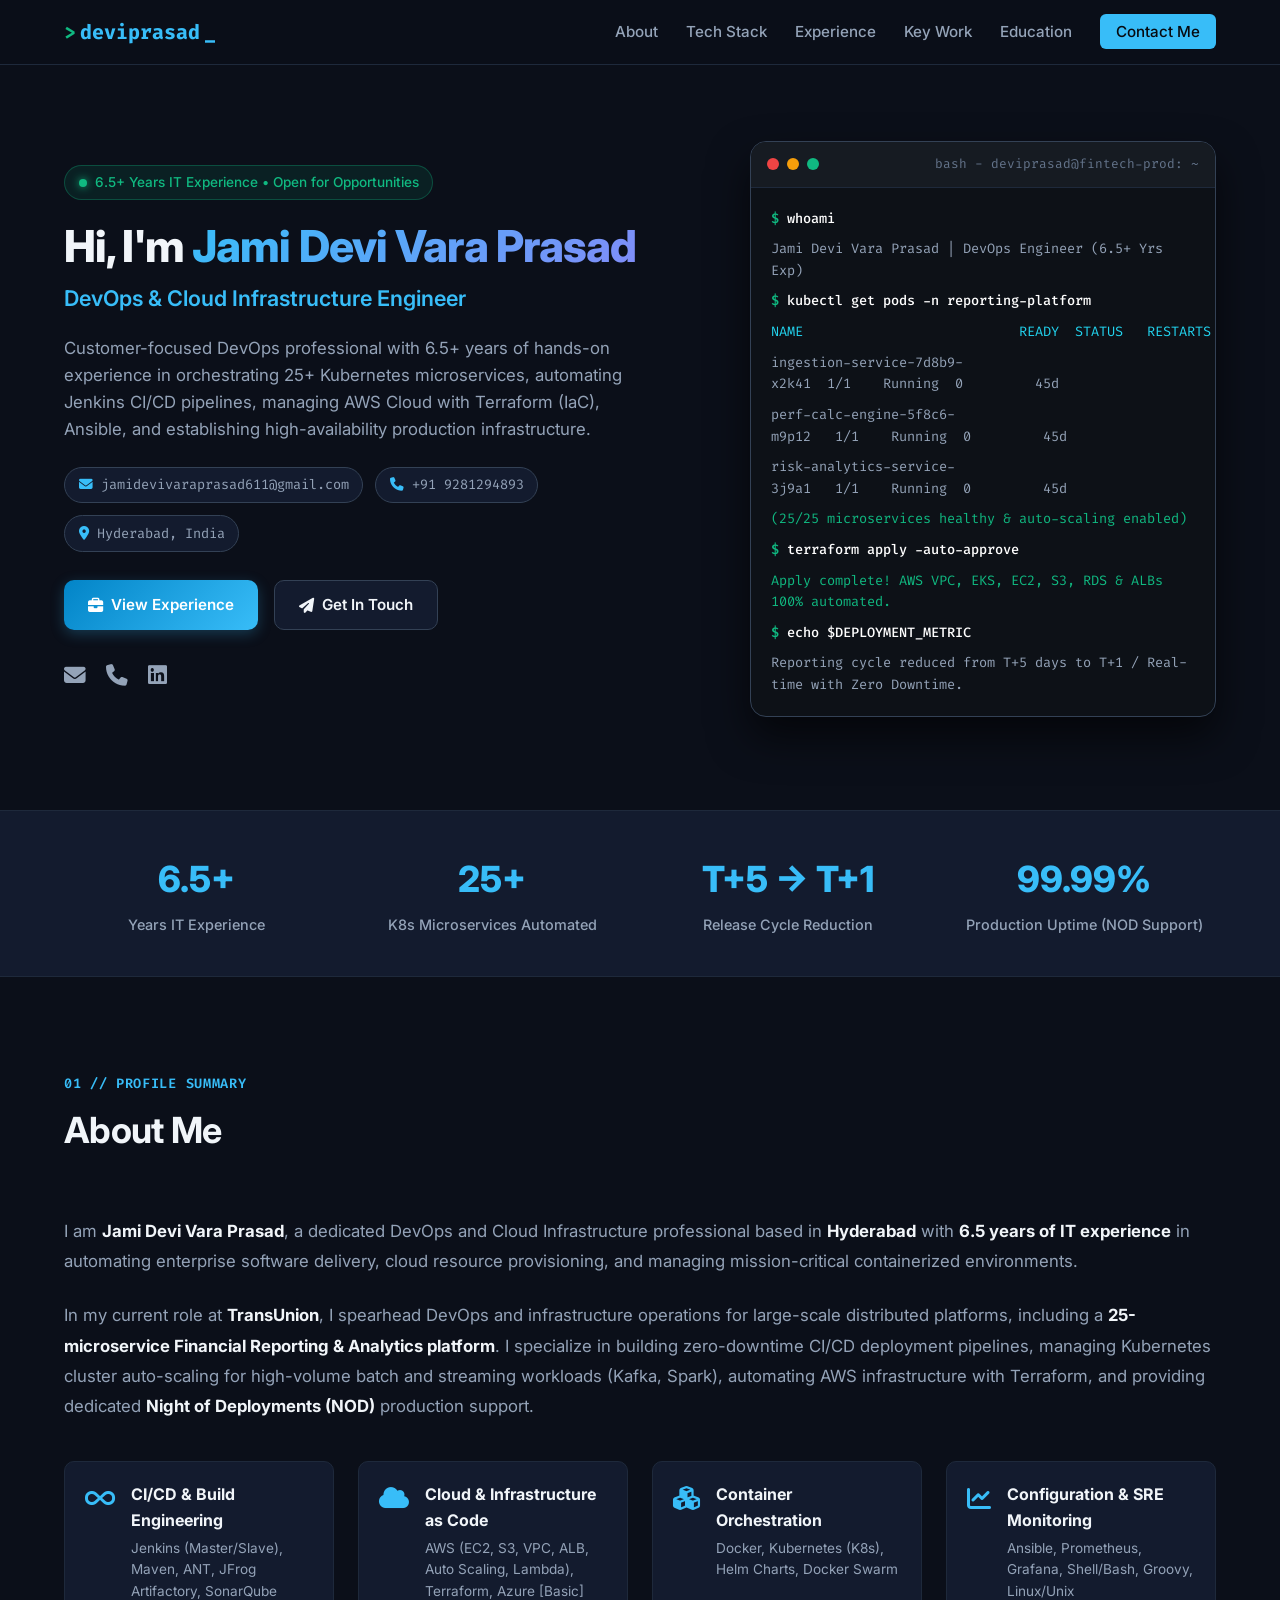
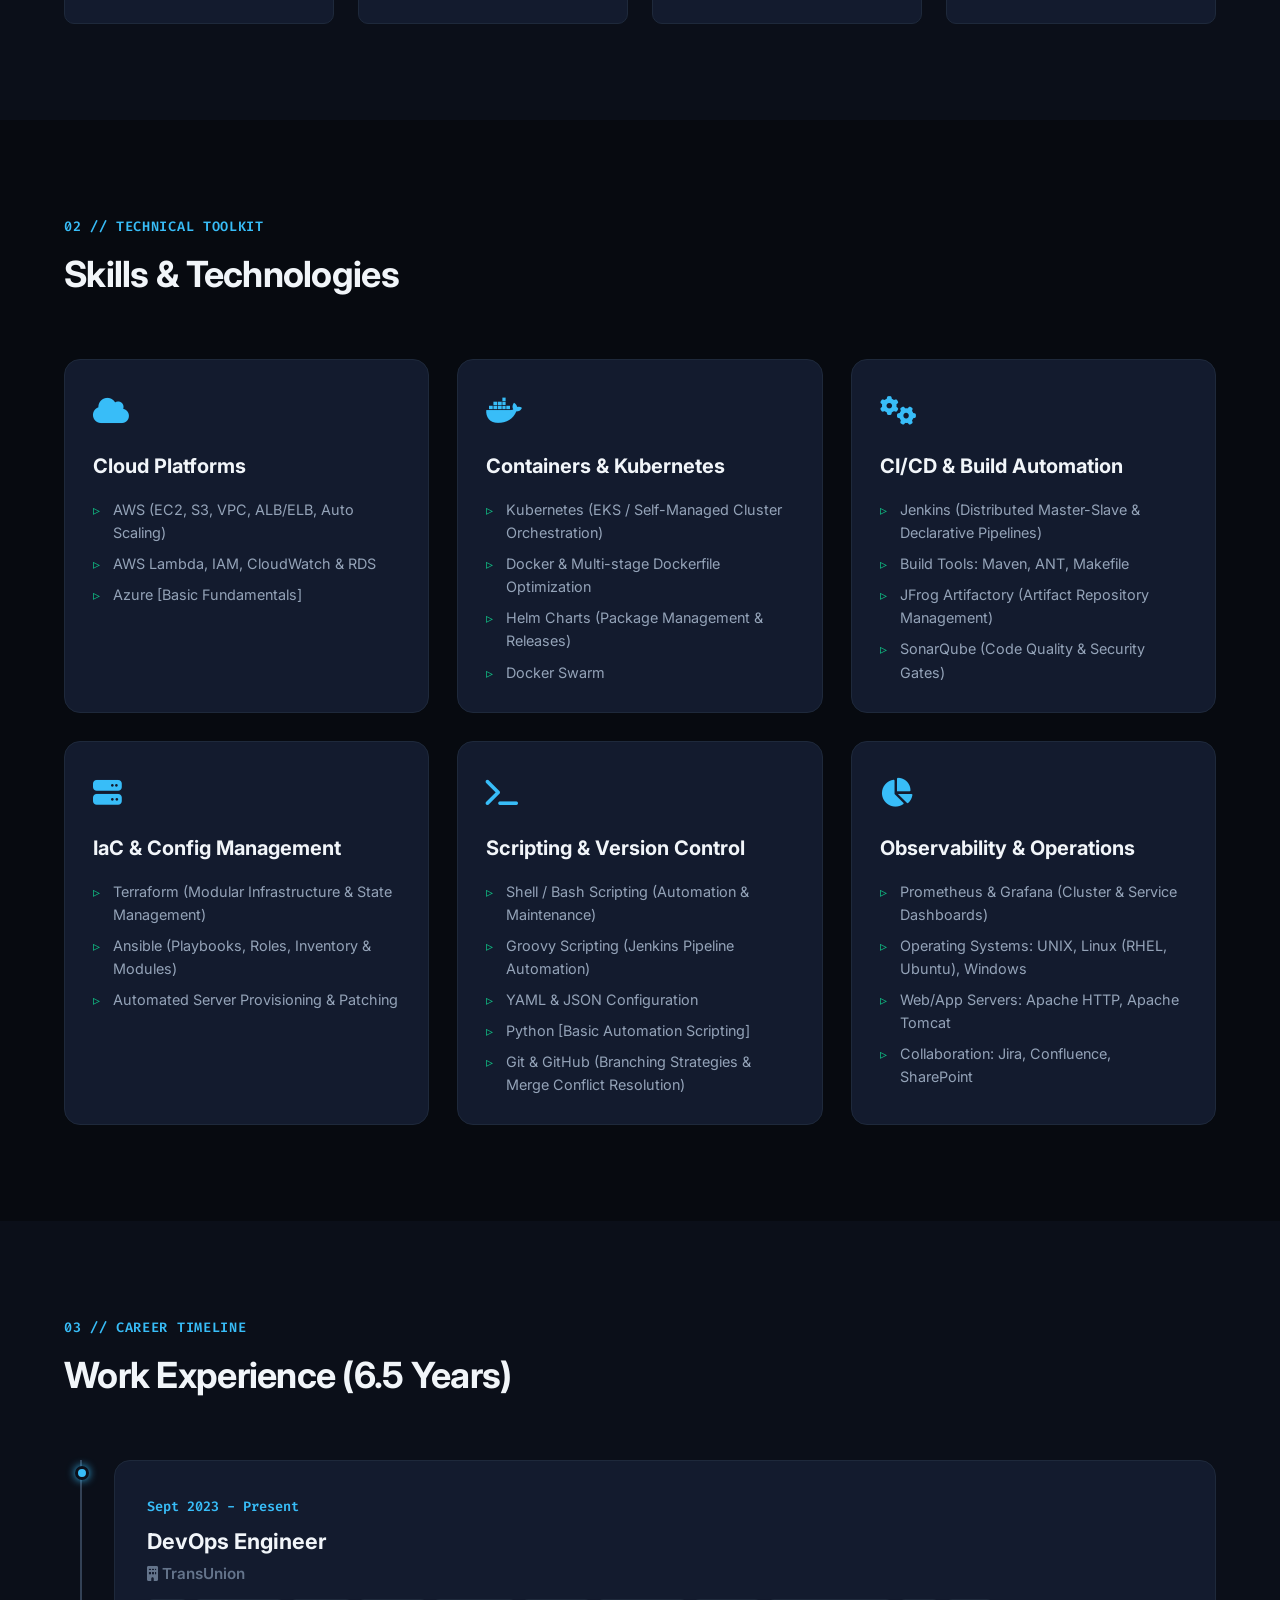
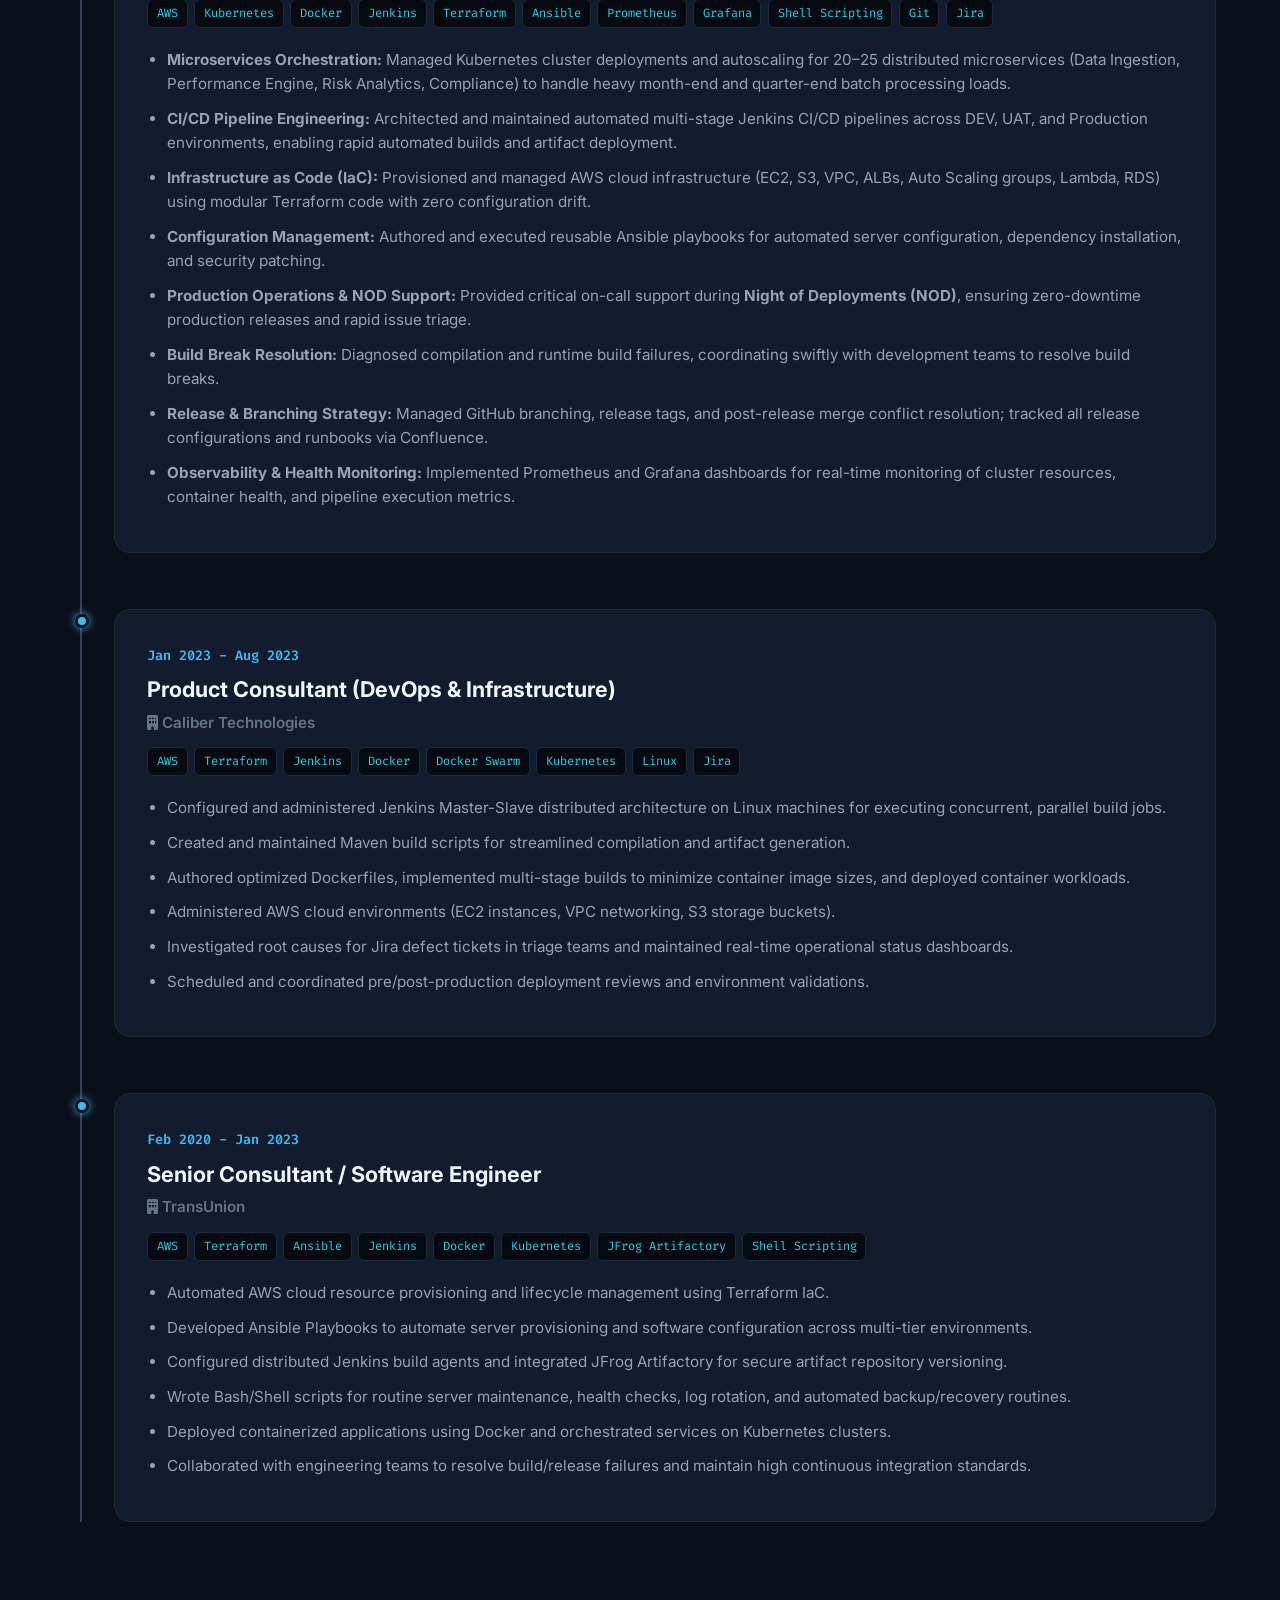
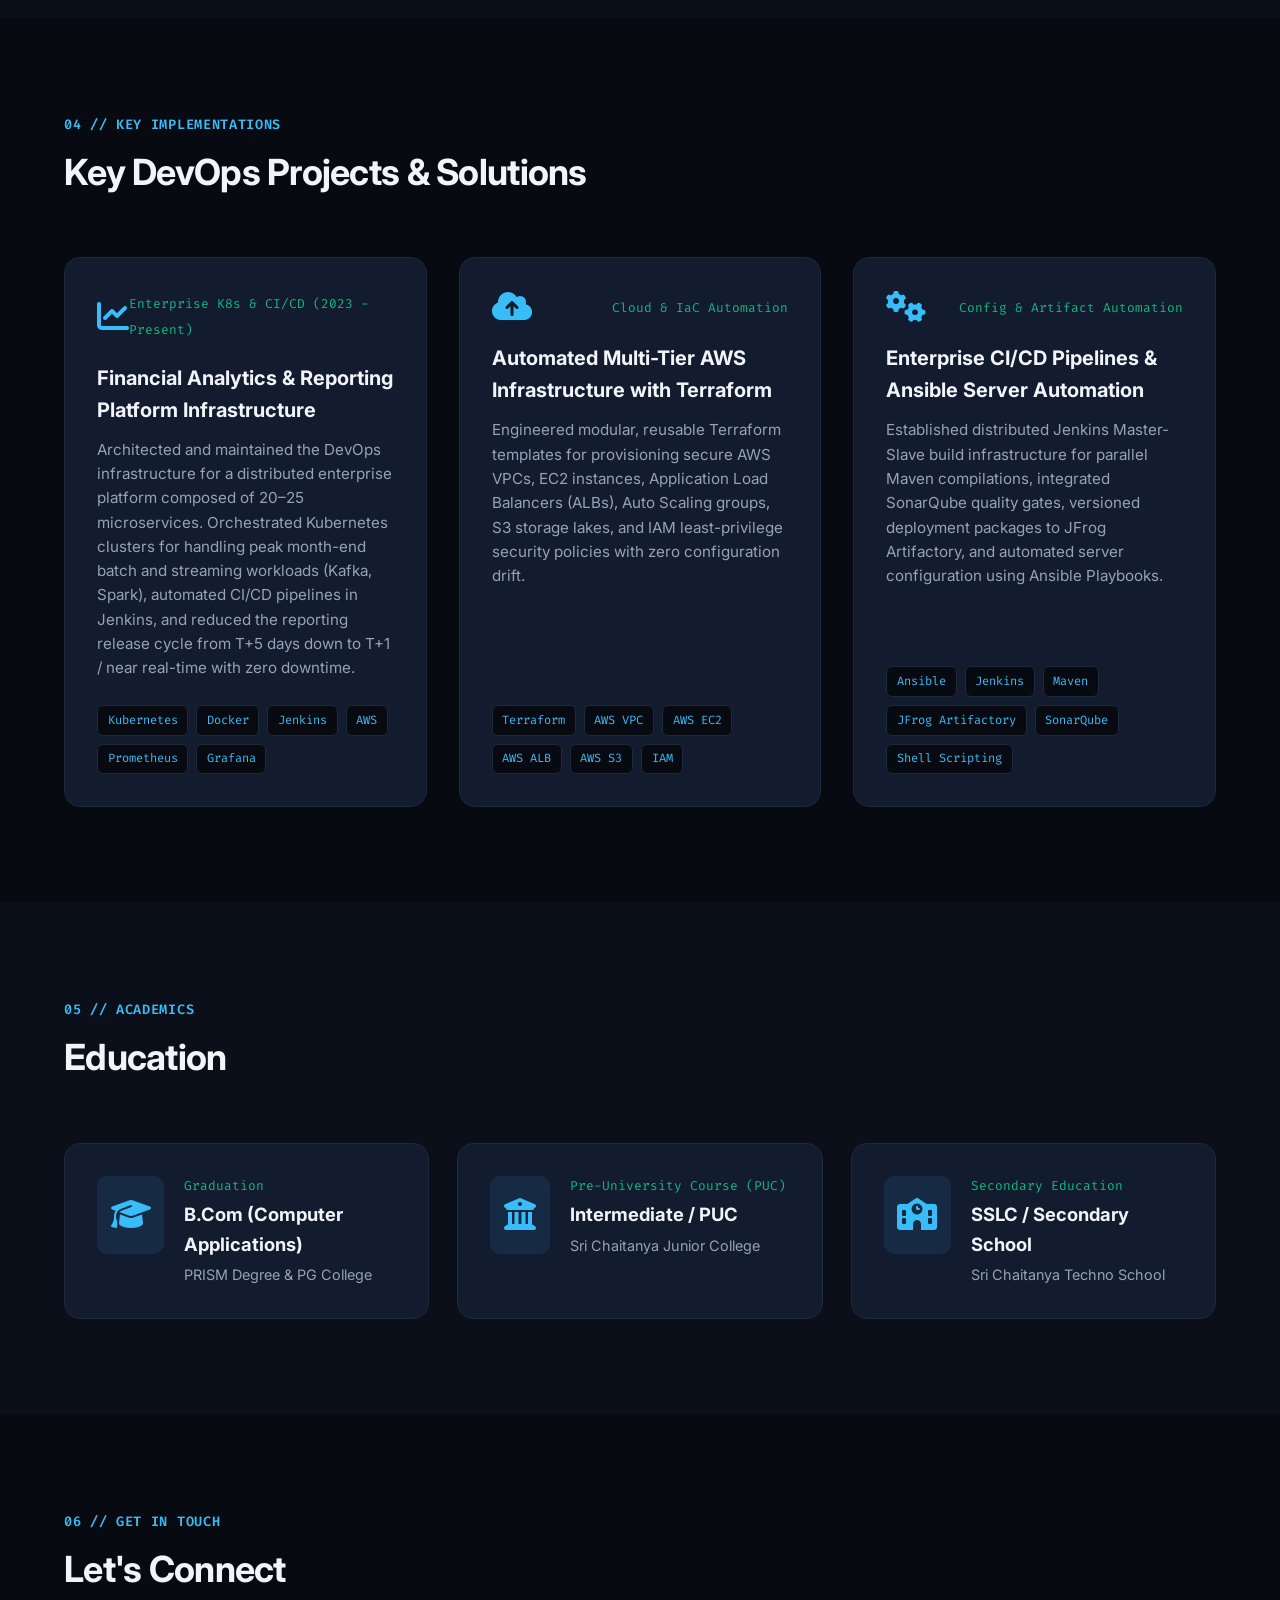
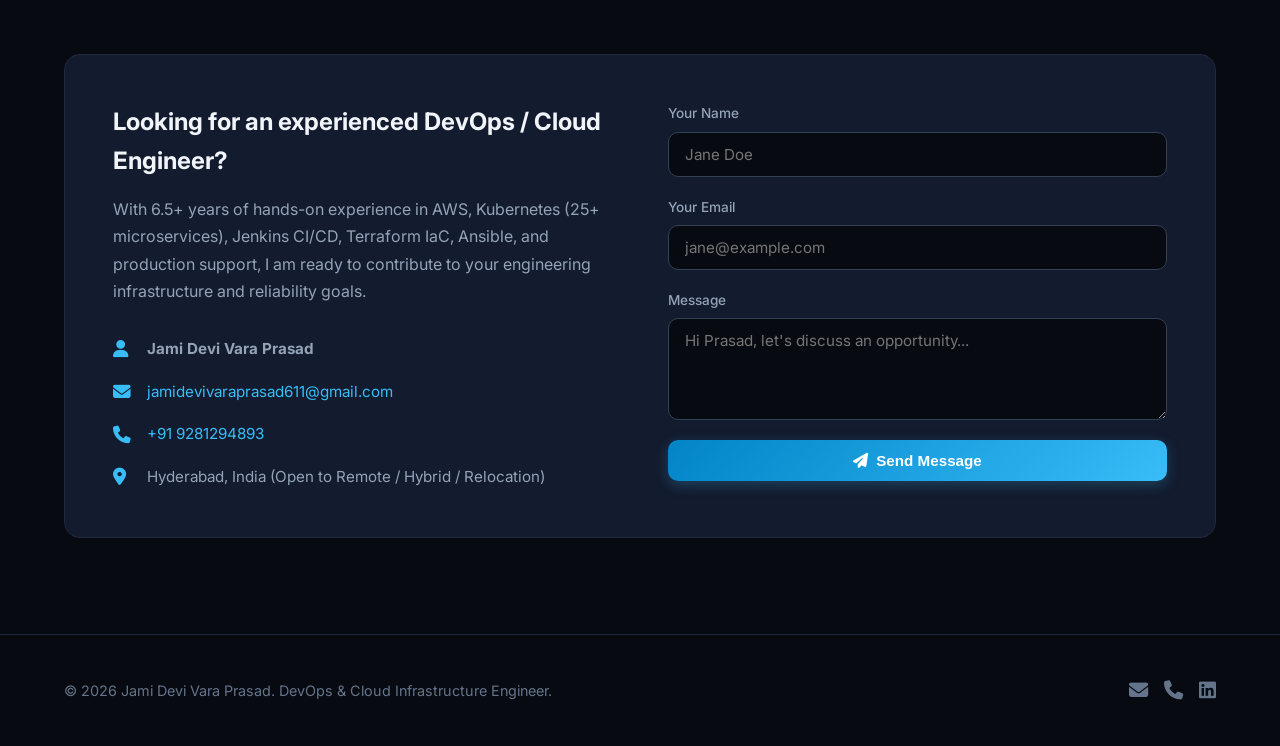
==== alternative-version/index.html @ d6ec36af "Add alternative portfolio design (8080 hosted version) in alternative-version directory" ====
<!DOCTYPE html>
<html lang="en">
<head>
  <meta charset="UTF-8" />
  <meta name="viewport" content="width=device-width, initial-scale=1.0" />
  <title>Jami Devi Vara Prasad | Senior DevOps & Cloud Engineer</title>
  <link rel="stylesheet" href="style.css" />
  <!-- Google Fonts -->
  <link rel="preconnect" href="https://fonts.googleapis.com">
  <link rel="preconnect" href="https://fonts.gstatic.com" crossorigin>
  <link href="https://fonts.googleapis.com/css2?family=Fira+Code:wght@400;500;600&family=Inter:wght@300;400;500;600;700&display=swap" rel="stylesheet">
  <!-- FontAwesome Icons -->
  <link rel="stylesheet" href="https://cdnjs.cloudflare.com/ajax/libs/font-awesome/6.4.0/css/all.min.css">
</head>
<body>

  <!-- Navigation -->
  <nav class="navbar">
    <div class="nav-container">
      <a href="#hero" class="nav-logo">
        <span class="logo-prompt">&gt;</span> deviprasad<span class="logo-cursor">_</span>
      </a>
      <ul class="nav-links">
        <li><a href="#about">About</a></li>
        <li><a href="#skills">Tech Stack</a></li>
        <li><a href="#experience">Experience</a></li>
        <li><a href="#projects">Key Work</a></li>
        <li><a href="#education">Education</a></li>
        <li><a href="#contact" class="btn-primary-sm">Contact Me</a></li>
      </ul>
      <button class="mobile-menu-btn" id="mobileMenuBtn" aria-label="Toggle Navigation">
        <i class="fa-solid fa-bars"></i>
      </button>
    </div>
  </nav>

  <!-- Hero Section -->
  <header id="hero" class="hero-section">
    <div class="hero-container">
      <div class="hero-content">
        <div class="badge-status">
          <span class="pulse-dot"></span> 6.5+ Years IT Experience • Open for Opportunities
        </div>

        <!-- Personal Name & Title -->
        <h1 class="hero-title">
          Hi, I'm <span class="highlight-gradient">Jami Devi Vara Prasad</span>
        </h1>
        <h2 class="hero-role">DevOps &amp; Cloud Infrastructure Engineer</h2>

        <p class="hero-subtitle">
          Customer-focused DevOps professional with 6.5+ years of hands-on experience in orchestrating 25+ Kubernetes microservices, automating Jenkins CI/CD pipelines, managing AWS Cloud with Terraform (IaC), Ansible, and establishing high-availability production infrastructure.
        </p>

        <!-- Direct Contact Badges in Header -->
        <div class="contact-chips">
          <a href="mailto:jamidevivaraprasad611@gmail.com" class="chip-item">
            <i class="fa-solid fa-envelope"></i> jamidevivaraprasad611@gmail.com
          </a>
          <a href="tel:9281294893" class="chip-item">
            <i class="fa-solid fa-phone"></i> +91 9281294893
          </a>
          <span class="chip-item">
            <i class="fa-solid fa-location-dot"></i> Hyderabad, India
          </span>
        </div>

        <div class="hero-actions">
          <a href="#experience" class="btn-primary"><i class="fa-solid fa-briefcase"></i> View Experience</a>
          <a href="#contact" class="btn-secondary"><i class="fa-solid fa-paper-plane"></i> Get In Touch</a>
        </div>
        
        <div class="hero-socials">
          <a href="mailto:jamidevivaraprasad611@gmail.com" aria-label="Email"><i class="fa-solid fa-envelope"></i></a>
          <a href="tel:9281294893" aria-label="Phone"><i class="fa-solid fa-phone"></i></a>
          <a href="https://linkedin.com" target="_blank" aria-label="LinkedIn"><i class="fa-brands fa-linkedin"></i></a>
        </div>
      </div>

      <!-- Terminal Preview Card -->
      <div class="hero-terminal">
        <div class="terminal-header">
          <span class="terminal-dot red"></span>
          <span class="terminal-dot yellow"></span>
          <span class="terminal-dot green"></span>
          <span class="terminal-title">bash - deviprasad@fintech-prod: ~</span>
        </div>
        <div class="terminal-body">
          <p><span class="t-prompt">$</span> <span class="t-cmd">whoami</span></p>
          <p class="t-output">Jami Devi Vara Prasad | DevOps Engineer (6.5+ Yrs Exp)</p>
          
          <p><span class="t-prompt">$</span> <span class="t-cmd">kubectl get pods -n reporting-platform</span></p>
          <p class="t-output-cyan">NAME&nbsp;&nbsp;&nbsp;&nbsp;&nbsp;&nbsp;&nbsp;&nbsp;&nbsp;&nbsp;&nbsp;&nbsp;&nbsp;&nbsp;&nbsp;&nbsp;&nbsp;&nbsp;&nbsp;&nbsp;&nbsp;&nbsp;&nbsp;&nbsp;&nbsp;&nbsp;&nbsp;READY&nbsp;&nbsp;STATUS&nbsp;&nbsp;&nbsp;RESTARTS&nbsp;&nbsp;AGE</p>
          <p class="t-output">ingestion-service-7d8b9-x2k41&nbsp;&nbsp;1/1&nbsp;&nbsp;&nbsp;&nbsp;Running&nbsp;&nbsp;0&nbsp;&nbsp;&nbsp;&nbsp;&nbsp;&nbsp;&nbsp;&nbsp;&nbsp;45d</p>
          <p class="t-output">perf-calc-engine-5f8c6-m9p12&nbsp;&nbsp;&nbsp;1/1&nbsp;&nbsp;&nbsp;&nbsp;Running&nbsp;&nbsp;0&nbsp;&nbsp;&nbsp;&nbsp;&nbsp;&nbsp;&nbsp;&nbsp;&nbsp;45d</p>
          <p class="t-output">risk-analytics-service-3j9a1&nbsp;&nbsp;&nbsp;1/1&nbsp;&nbsp;&nbsp;&nbsp;Running&nbsp;&nbsp;0&nbsp;&nbsp;&nbsp;&nbsp;&nbsp;&nbsp;&nbsp;&nbsp;&nbsp;45d</p>
          <p class="t-output-green">(25/25 microservices healthy &amp; auto-scaling enabled)</p>

          <p><span class="t-prompt">$</span> <span class="t-cmd">terraform apply -auto-approve</span></p>
          <p class="t-output-green">Apply complete! AWS VPC, EKS, EC2, S3, RDS &amp; ALBs 100% automated.</p>

          <p><span class="t-prompt">$</span> <span class="t-cmd">echo $DEPLOYMENT_METRIC</span></p>
          <p class="t-output">Reporting cycle reduced from T+5 days to T+1 / Real-time with Zero Downtime.</p>
        </div>
      </div>
    </div>
  </header>

  <!-- Metrics Bar -->
  <section class="metrics-bar">
    <div class="metrics-container">
      <div class="metric-item">
        <h3 class="metric-number">6.5+</h3>
        <p class="metric-label">Years IT Experience</p>
      </div>
      <div class="metric-item">
        <h3 class="metric-number">25+</h3>
        <p class="metric-label">K8s Microservices Automated</p>
      </div>
      <div class="metric-item">
        <h3 class="metric-number">T+5 &rarr; T+1</h3>
        <p class="metric-label">Release Cycle Reduction</p>
      </div>
      <div class="metric-item">
        <h3 class="metric-number">99.99%</h3>
        <p class="metric-label">Production Uptime (NOD Support)</p>
      </div>
    </div>
  </section>

  <!-- About Section -->
  <section id="about" class="section">
    <div class="section-container">
      <div class="section-header">
        <span class="section-tag">01 // PROFILE SUMMARY</span>
        <h2 class="section-title">About Me</h2>
      </div>
      <div class="about-grid">
        <div class="about-text">
          <p>
            I am <strong>Jami Devi Vara Prasad</strong>, a dedicated DevOps and Cloud Infrastructure professional based in <strong>Hyderabad</strong> with <strong>6.5 years of IT experience</strong> in automating enterprise software delivery, cloud resource provisioning, and managing mission-critical containerized environments.
          </p>
          <p>
            In my current role at <strong>TransUnion</strong>, I spearhead DevOps and infrastructure operations for large-scale distributed platforms, including a <strong>25-microservice Financial Reporting &amp; Analytics platform</strong>. I specialize in building zero-downtime CI/CD deployment pipelines, managing Kubernetes cluster auto-scaling for high-volume batch and streaming workloads (Kafka, Spark), automating AWS infrastructure with Terraform, and providing dedicated <strong>Night of Deployments (NOD)</strong> production support.
          </p>
          <div class="about-highlights">
            <div class="highlight-item">
              <i class="fa-solid fa-infinity highlight-icon"></i>
              <div>
                <h4>CI/CD &amp; Build Engineering</h4>
                <p>Jenkins (Master/Slave), Maven, ANT, JFrog Artifactory, SonarQube</p>
              </div>
            </div>
            <div class="highlight-item">
              <i class="fa-solid fa-cloud highlight-icon"></i>
              <div>
                <h4>Cloud &amp; Infrastructure as Code</h4>
                <p>AWS (EC2, S3, VPC, ALB, Auto Scaling, Lambda), Terraform, Azure [Basic]</p>
              </div>
            </div>
            <div class="highlight-item">
              <i class="fa-solid fa-cubes highlight-icon"></i>
              <div>
                <h4>Container Orchestration</h4>
                <p>Docker, Kubernetes (K8s), Helm Charts, Docker Swarm</p>
              </div>
            </div>
            <div class="highlight-item">
              <i class="fa-solid fa-chart-line highlight-icon"></i>
              <div>
                <h4>Configuration &amp; SRE Monitoring</h4>
                <p>Ansible, Prometheus, Grafana, Shell/Bash, Groovy, Linux/Unix</p>
              </div>
            </div>
          </div>
        </div>
      </div>
    </div>
  </section>

  <!-- Tech Stack Section -->
  <section id="skills" class="section section-darker">
    <div class="section-container">
      <div class="section-header">
        <span class="section-tag">02 // TECHNICAL TOOLKIT</span>
        <h2 class="section-title">Skills &amp; Technologies</h2>
      </div>

      <div class="skills-grid">
        <!-- Category 1: Cloud & Virtualization -->
        <div class="skill-category-card">
          <div class="card-icon"><i class="fa-solid fa-cloud"></i></div>
          <h3>Cloud Platforms</h3>
          <ul class="skills-tags">
            <li>AWS (EC2, S3, VPC, ALB/ELB, Auto Scaling)</li>
            <li>AWS Lambda, IAM, CloudWatch &amp; RDS</li>
            <li>Azure [Basic Fundamentals]</li>
          </ul>
        </div>

        <!-- Category 2: Containerization & Orchestration -->
        <div class="skill-category-card">
          <div class="card-icon"><i class="fa-brands fa-docker"></i></div>
          <h3>Containers &amp; Kubernetes</h3>
          <ul class="skills-tags">
            <li>Kubernetes (EKS / Self-Managed Cluster Orchestration)</li>
            <li>Docker &amp; Multi-stage Dockerfile Optimization</li>
            <li>Helm Charts (Package Management &amp; Releases)</li>
            <li>Docker Swarm</li>
          </ul>
        </div>

        <!-- Category 3: CI/CD & Build Tools -->
        <div class="skill-category-card">
          <div class="card-icon"><i class="fa-solid fa-gears"></i></div>
          <h3>CI/CD &amp; Build Automation</h3>
          <ul class="skills-tags">
            <li>Jenkins (Distributed Master-Slave &amp; Declarative Pipelines)</li>
            <li>Build Tools: Maven, ANT, Makefile</li>
            <li>JFrog Artifactory (Artifact Repository Management)</li>
            <li>SonarQube (Code Quality &amp; Security Gates)</li>
          </ul>
        </div>

        <!-- Category 4: IaC & Configuration Management -->
        <div class="skill-category-card">
          <div class="card-icon"><i class="fa-solid fa-server"></i></div>
          <h3>IaC &amp; Config Management</h3>
          <ul class="skills-tags">
            <li>Terraform (Modular Infrastructure &amp; State Management)</li>
            <li>Ansible (Playbooks, Roles, Inventory &amp; Modules)</li>
            <li>Automated Server Provisioning &amp; Patching</li>
          </ul>
        </div>

        <!-- Category 5: Scripting & Version Control -->
        <div class="skill-category-card">
          <div class="card-icon"><i class="fa-solid fa-terminal"></i></div>
          <h3>Scripting &amp; Version Control</h3>
          <ul class="skills-tags">
            <li>Shell / Bash Scripting (Automation &amp; Maintenance)</li>
            <li>Groovy Scripting (Jenkins Pipeline Automation)</li>
            <li>YAML &amp; JSON Configuration</li>
            <li>Python [Basic Automation Scripting]</li>
            <li>Git &amp; GitHub (Branching Strategies &amp; Merge Conflict Resolution)</li>
          </ul>
        </div>

        <!-- Category 6: Observability, Servers & Tools -->
        <div class="skill-category-card">
          <div class="card-icon"><i class="fa-solid fa-chart-pie"></i></div>
          <h3>Observability &amp; Operations</h3>
          <ul class="skills-tags">
            <li>Prometheus &amp; Grafana (Cluster &amp; Service Dashboards)</li>
            <li>Operating Systems: UNIX, Linux (RHEL, Ubuntu), Windows</li>
            <li>Web/App Servers: Apache HTTP, Apache Tomcat</li>
            <li>Collaboration: Jira, Confluence, SharePoint</li>
          </ul>
        </div>
      </div>
    </div>
  </section>

  <!-- Experience Timeline Section -->
  <section id="experience" class="section">
    <div class="section-container">
      <div class="section-header">
        <span class="section-tag">03 // CAREER TIMELINE</span>
        <h2 class="section-title">Work Experience (6.5 Years)</h2>
      </div>

      <div class="timeline">
        <!-- Job 1: TransUnion (Current) -->
        <div class="timeline-item">
          <div class="timeline-dot"></div>
          <div class="timeline-content">
            <span class="timeline-date">Sept 2023 - Present</span>
            <h3 class="timeline-role">DevOps Engineer</h3>
            <span class="timeline-company"><i class="fa-solid fa-building"></i> TransUnion</span>
            <div class="tools-badge-row">
              <span class="badge-tech">AWS</span>
              <span class="badge-tech">Kubernetes</span>
              <span class="badge-tech">Docker</span>
              <span class="badge-tech">Jenkins</span>
              <span class="badge-tech">Terraform</span>
              <span class="badge-tech">Ansible</span>
              <span class="badge-tech">Prometheus</span>
              <span class="badge-tech">Grafana</span>
              <span class="badge-tech">Shell Scripting</span>
              <span class="badge-tech">Git</span>
              <span class="badge-tech">Jira</span>
            </div>
            <ul class="timeline-tasks">
              <li><strong>Microservices Orchestration:</strong> Managed Kubernetes cluster deployments and autoscaling for 20–25 distributed microservices (Data Ingestion, Performance Engine, Risk Analytics, Compliance) to handle heavy month-end and quarter-end batch processing loads.</li>
              <li><strong>CI/CD Pipeline Engineering:</strong> Architected and maintained automated multi-stage Jenkins CI/CD pipelines across DEV, UAT, and Production environments, enabling rapid automated builds and artifact deployment.</li>
              <li><strong>Infrastructure as Code (IaC):</strong> Provisioned and managed AWS cloud infrastructure (EC2, S3, VPC, ALBs, Auto Scaling groups, Lambda, RDS) using modular Terraform code with zero configuration drift.</li>
              <li><strong>Configuration Management:</strong> Authored and executed reusable Ansible playbooks for automated server configuration, dependency installation, and security patching.</li>
              <li><strong>Production Operations &amp; NOD Support:</strong> Provided critical on-call support during <strong>Night of Deployments (NOD)</strong>, ensuring zero-downtime production releases and rapid issue triage.</li>
              <li><strong>Build Break Resolution:</strong> Diagnosed compilation and runtime build failures, coordinating swiftly with development teams to resolve build breaks.</li>
              <li><strong>Release &amp; Branching Strategy:</strong> Managed GitHub branching, release tags, and post-release merge conflict resolution; tracked all release configurations and runbooks via Confluence.</li>
              <li><strong>Observability &amp; Health Monitoring:</strong> Implemented Prometheus and Grafana dashboards for real-time monitoring of cluster resources, container health, and pipeline execution metrics.</li>
            </ul>
          </div>
        </div>

        <!-- Job 2: Caliber Technologies -->
        <div class="timeline-item">
          <div class="timeline-dot"></div>
          <div class="timeline-content">
            <span class="timeline-date">Jan 2023 - Aug 2023</span>
            <h3 class="timeline-role">Product Consultant (DevOps &amp; Infrastructure)</h3>
            <span class="timeline-company"><i class="fa-solid fa-building"></i> Caliber Technologies</span>
            <div class="tools-badge-row">
              <span class="badge-tech">AWS</span>
              <span class="badge-tech">Terraform</span>
              <span class="badge-tech">Jenkins</span>
              <span class="badge-tech">Docker</span>
              <span class="badge-tech">Docker Swarm</span>
              <span class="badge-tech">Kubernetes</span>
              <span class="badge-tech">Linux</span>
              <span class="badge-tech">Jira</span>
            </div>
            <ul class="timeline-tasks">
              <li>Configured and administered Jenkins Master-Slave distributed architecture on Linux machines for executing concurrent, parallel build jobs.</li>
              <li>Created and maintained Maven build scripts for streamlined compilation and artifact generation.</li>
              <li>Authored optimized Dockerfiles, implemented multi-stage builds to minimize container image sizes, and deployed container workloads.</li>
              <li>Administered AWS cloud environments (EC2 instances, VPC networking, S3 storage buckets).</li>
              <li>Investigated root causes for Jira defect tickets in triage teams and maintained real-time operational status dashboards.</li>
              <li>Scheduled and coordinated pre/post-production deployment reviews and environment validations.</li>
            </ul>
          </div>
        </div>

        <!-- Job 3: TransUnion (Software Engineer / Senior Consultant) -->
        <div class="timeline-item">
          <div class="timeline-dot"></div>
          <div class="timeline-content">
            <span class="timeline-date">Feb 2020 - Jan 2023</span>
            <h3 class="timeline-role">Senior Consultant / Software Engineer</h3>
            <span class="timeline-company"><i class="fa-solid fa-building"></i> TransUnion</span>
            <div class="tools-badge-row">
              <span class="badge-tech">AWS</span>
              <span class="badge-tech">Terraform</span>
              <span class="badge-tech">Ansible</span>
              <span class="badge-tech">Jenkins</span>
              <span class="badge-tech">Docker</span>
              <span class="badge-tech">Kubernetes</span>
              <span class="badge-tech">JFrog Artifactory</span>
              <span class="badge-tech">Shell Scripting</span>
            </div>
            <ul class="timeline-tasks">
              <li>Automated AWS cloud resource provisioning and lifecycle management using Terraform IaC.</li>
              <li>Developed Ansible Playbooks to automate server provisioning and software configuration across multi-tier environments.</li>
              <li>Configured distributed Jenkins build agents and integrated JFrog Artifactory for secure artifact repository versioning.</li>
              <li>Wrote Bash/Shell scripts for routine server maintenance, health checks, log rotation, and automated backup/recovery routines.</li>
              <li>Deployed containerized applications using Docker and orchestrated services on Kubernetes clusters.</li>
              <li>Collaborated with engineering teams to resolve build/release failures and maintain high continuous integration standards.</li>
            </ul>
          </div>
        </div>
      </div>
    </div>
  </section>

  <!-- Featured Projects & Key Implementations -->
  <section id="projects" class="section section-darker">
    <div class="section-container">
      <div class="section-header">
        <span class="section-tag">04 // KEY IMPLEMENTATIONS</span>
        <h2 class="section-title">Key DevOps Projects &amp; Solutions</h2>
      </div>

      <div class="projects-grid">
        <!-- Implementation 1: Financial Analytics Platform (Recent Project) -->
        <div class="project-card">
          <div class="project-top">
            <i class="fa-solid fa-chart-line project-icon"></i>
            <div class="project-links">
              <span class="project-category">Enterprise K8s &amp; CI/CD (2023 - Present)</span>
            </div>
          </div>
          <h3 class="project-title">Financial Analytics &amp; Reporting Platform Infrastructure</h3>
          <p class="project-desc">
            Architected and maintained the DevOps infrastructure for a distributed enterprise platform composed of 20–25 microservices. Orchestrated Kubernetes clusters for handling peak month-end batch and streaming workloads (Kafka, Spark), automated CI/CD pipelines in Jenkins, and reduced the reporting release cycle from T+5 days down to T+1 / near real-time with zero downtime.
          </p>
          <div class="project-tech">
            <span>Kubernetes</span>
            <span>Docker</span>
            <span>Jenkins</span>
            <span>AWS</span>
            <span>Prometheus</span>
            <span>Grafana</span>
          </div>
        </div>

        <!-- Implementation 2: AWS & Terraform IaC -->
        <div class="project-card">
          <div class="project-top">
            <i class="fa-solid fa-cloud-arrow-up project-icon"></i>
            <div class="project-links">
              <span class="project-category">Cloud &amp; IaC Automation</span>
            </div>
          </div>
          <h3 class="project-title">Automated Multi-Tier AWS Infrastructure with Terraform</h3>
          <p class="project-desc">
            Engineered modular, reusable Terraform templates for provisioning secure AWS VPCs, EC2 instances, Application Load Balancers (ALBs), Auto Scaling groups, S3 storage lakes, and IAM least-privilege security policies with zero configuration drift.
          </p>
          <div class="project-tech">
            <span>Terraform</span>
            <span>AWS VPC</span>
            <span>AWS EC2</span>
            <span>AWS ALB</span>
            <span>AWS S3</span>
            <span>IAM</span>
          </div>
        </div>

        <!-- Implementation 3: Ansible & Enterprise Build Pipelines -->
        <div class="project-card">
          <div class="project-top">
            <i class="fa-solid fa-gears project-icon"></i>
            <div class="project-links">
              <span class="project-category">Config &amp; Artifact Automation</span>
            </div>
          </div>
          <h3 class="project-title">Enterprise CI/CD Pipelines &amp; Ansible Server Automation</h3>
          <p class="project-desc">
            Established distributed Jenkins Master-Slave build infrastructure for parallel Maven compilations, integrated SonarQube quality gates, versioned deployment packages to JFrog Artifactory, and automated server configuration using Ansible Playbooks.
          </p>
          <div class="project-tech">
            <span>Ansible</span>
            <span>Jenkins</span>
            <span>Maven</span>
            <span>JFrog Artifactory</span>
            <span>SonarQube</span>
            <span>Shell Scripting</span>
          </div>
        </div>
      </div>
    </div>
  </section>

  <!-- Education Section -->
  <section id="education" class="section">
    <div class="section-container">
      <div class="section-header">
        <span class="section-tag">05 // ACADEMICS</span>
        <h2 class="section-title">Education</h2>
      </div>

      <div class="education-grid">
        <div class="education-card">
          <div class="edu-icon"><i class="fa-solid fa-graduation-cap"></i></div>
          <div class="edu-info">
            <span class="edu-year">Graduation</span>
            <h3>B.Com (Computer Applications)</h3>
            <p class="edu-college">PRISM Degree &amp; PG College</p>
          </div>
        </div>

        <div class="education-card">
          <div class="edu-icon"><i class="fa-solid fa-building-columns"></i></div>
          <div class="edu-info">
            <span class="edu-year">Pre-University Course (PUC)</span>
            <h3>Intermediate / PUC</h3>
            <p class="edu-college">Sri Chaitanya Junior College</p>
          </div>
        </div>

        <div class="education-card">
          <div class="edu-icon"><i class="fa-solid fa-school"></i></div>
          <div class="edu-info">
            <span class="edu-year">Secondary Education</span>
            <h3>SSLC / Secondary School</h3>
            <p class="edu-college">Sri Chaitanya Techno School</p>
          </div>
        </div>
      </div>
    </div>
  </section>

  <!-- Contact Section -->
  <section id="contact" class="section section-darker">
    <div class="section-container">
      <div class="section-header">
        <span class="section-tag">06 // GET IN TOUCH</span>
        <h2 class="section-title">Let's Connect</h2>
      </div>

      <div class="contact-card">
        <div class="contact-info">
          <h3>Looking for an experienced DevOps / Cloud Engineer?</h3>
          <p>
            With 6.5+ years of hands-on experience in AWS, Kubernetes (25+ microservices), Jenkins CI/CD, Terraform IaC, Ansible, and production support, I am ready to contribute to your engineering infrastructure and reliability goals.
          </p>
          <div class="contact-details">
            <div class="contact-detail-item">
              <i class="fa-solid fa-user"></i>
              <span><strong>Jami Devi Vara Prasad</strong></span>
            </div>
            <div class="contact-detail-item">
              <i class="fa-solid fa-envelope"></i>
              <a href="mailto:jamidevivaraprasad611@gmail.com">jamidevivaraprasad611@gmail.com</a>
            </div>
            <div class="contact-detail-item">
              <i class="fa-solid fa-phone"></i>
              <a href="tel:9281294893">+91 9281294893</a>
            </div>
            <div class="contact-detail-item">
              <i class="fa-solid fa-location-dot"></i>
              <span>Hyderabad, India (Open to Remote / Hybrid / Relocation)</span>
            </div>
          </div>
        </div>

        <form class="contact-form" id="contactForm">
          <div class="form-group">
            <label for="name">Your Name</label>
            <input type="text" id="name" required placeholder="Jane Doe" />
          </div>
          <div class="form-group">
            <label for="email">Your Email</label>
            <input type="email" id="email" required placeholder="jane@example.com" />
          </div>
          <div class="form-group">
            <label for="message">Message</label>
            <textarea id="message" rows="4" required placeholder="Hi Prasad, let's discuss an opportunity..."></textarea>
          </div>
          <button type="submit" class="btn-primary w-full">
            <i class="fa-solid fa-paper-plane"></i> Send Message
          </button>
          <div id="formSuccess" class="form-success-msg">
            <i class="fa-solid fa-circle-check"></i> Thank you! Your message has been sent.
          </div>
        </form>
      </div>
    </div>
  </section>

  <!-- Footer -->
  <footer class="footer">
    <div class="footer-container">
      <p>&copy; 2026 Jami Devi Vara Prasad. DevOps &amp; Cloud Infrastructure Engineer.</p>
      <div class="footer-socials">
        <a href="mailto:jamidevivaraprasad611@gmail.com" title="Email"><i class="fa-solid fa-envelope"></i></a>
        <a href="tel:9281294893" title="Phone"><i class="fa-solid fa-phone"></i></a>
        <a href="https://linkedin.com" target="_blank" title="LinkedIn"><i class="fa-brands fa-linkedin"></i></a>
      </div>
    </div>
  </footer>

  <script src="app.js"></script>
</body>
</html>
---- alternative-version/style.css ----
/* -----------------------------------------------------------------------------
 * CSS Stylesheet: DevOps Engineer Portfolio
 * Theme: Modern Dark / Slate / Cyber-Terminal Accents
 * -------------------------------------------------------------------------- */

:root {
  --bg-main: #0B0F19;
  --bg-card: #131B2E;
  --bg-card-hover: #1A253E;
  --bg-darker: #070A10;
  --text-main: #F1F5F9;
  --text-muted: #94A3B8;
  --text-dim: #64748B;
  
  --primary: #38BDF8;        /* Sky Blue */
  --primary-hover: #0EA5E9;
  --accent-green: #10B981;   /* Success / Green */
  --accent-purple: #818CF8;  /* Indigo / Purple */
  --accent-cyan: #22D3EE;
  
  --border: #1E293B;
  --border-light: #334155;
  --radius-sm: 6px;
  --radius-md: 10px;
  --radius-lg: 16px;
  
  --font-sans: 'Inter', -apple-system, BlinkMacSystemFont, 'Segoe UI', Roboto, sans-serif;
  --font-mono: 'Fira Code', monospace;
  --transition: all 0.25s cubic-bezier(0.4, 0, 0.2, 1);
}

/* Global Reset */
*, *::before, *::after {
  box-sizing: border-box;
  margin: 0;
  padding: 0;
}

html {
  scroll-behavior: smooth;
}

body {
  background-color: var(--bg-main);
  color: var(--text-main);
  font-family: var(--font-sans);
  line-height: 1.6;
  overflow-x: hidden;
}

a {
  color: inherit;
  text-decoration: none;
  transition: var(--transition);
}

ul {
  list-style: none;
}

/* Navigation */
.navbar {
  position: fixed;
  top: 0;
  left: 0;
  width: 100%;
  background: rgba(11, 15, 25, 0.9);
  backdrop-filter: blur(12px);
  border-bottom: 1px solid var(--border);
  z-index: 1000;
}

.nav-container {
  max-width: 1200px;
  margin: 0 auto;
  padding: 1rem 1.5rem;
  display: flex;
  justify-content: space-between;
  align-items: center;
}

.nav-logo {
  font-family: var(--font-mono);
  font-weight: 700;
  font-size: 1.25rem;
  color: var(--primary);
  display: flex;
  align-items: center;
  gap: 0.25rem;
}

.logo-prompt {
  color: var(--accent-green);
}

.logo-cursor {
  animation: blink 1s infinite;
  color: var(--primary);
}

@keyframes blink {
  0%, 100% { opacity: 1; }
  50% { opacity: 0; }
}

.nav-links {
  display: flex;
  align-items: center;
  gap: 1.75rem;
}

.nav-links a {
  color: var(--text-muted);
  font-size: 0.95rem;
  font-weight: 500;
}

.nav-links a:hover {
  color: var(--primary);
}

.mobile-menu-btn {
  display: none;
  background: none;
  border: none;
  color: var(--text-main);
  font-size: 1.5rem;
  cursor: pointer;
}

/* Buttons */
.btn-primary {
  display: inline-flex;
  align-items: center;
  gap: 0.5rem;
  background: linear-gradient(135deg, #0284C7 0%, #38BDF8 100%);
  color: #FFFFFF;
  padding: 0.75rem 1.5rem;
  border-radius: var(--radius-md);
  font-weight: 600;
  font-size: 0.95rem;
  box-shadow: 0 4px 14px rgba(56, 189, 248, 0.25);
  border: none;
  cursor: pointer;
  transition: var(--transition);
}

.btn-primary:hover {
  transform: translateY(-2px);
  box-shadow: 0 6px 20px rgba(56, 189, 248, 0.4);
}

.btn-primary-sm {
  background: var(--primary);
  color: var(--bg-darker) !important;
  font-weight: 600;
  padding: 0.5rem 1rem;
  border-radius: var(--radius-sm);
}

.btn-primary-sm:hover {
  background: var(--primary-hover);
}

.btn-secondary {
  display: inline-flex;
  align-items: center;
  gap: 0.5rem;
  background: var(--bg-card);
  border: 1px solid var(--border-light);
  color: var(--text-main);
  padding: 0.75rem 1.5rem;
  border-radius: var(--radius-md);
  font-weight: 600;
  font-size: 0.95rem;
}

.btn-secondary:hover {
  background: var(--bg-card-hover);
  border-color: var(--primary);
}

.w-full {
  width: 100%;
  justify-content: center;
}

/* Hero Section */
.hero-section {
  padding-top: 8rem;
  padding-bottom: 5rem;
  min-height: 90vh;
  display: flex;
  align-items: center;
}

.hero-container {
  max-width: 1200px;
  margin: 0 auto;
  padding: 0 1.5rem;
  display: grid;
  grid-template-columns: 1.15fr 0.85fr;
  gap: 3.5rem;
  align-items: center;
}

.badge-status {
  display: inline-flex;
  align-items: center;
  gap: 0.5rem;
  padding: 0.35rem 0.85rem;
  background: rgba(16, 185, 129, 0.1);
  border: 1px solid rgba(16, 185, 129, 0.3);
  border-radius: 9999px;
  color: var(--accent-green);
  font-size: 0.85rem;
  font-weight: 500;
  margin-bottom: 1.25rem;
}

.pulse-dot {
  width: 8px;
  height: 8px;
  background: var(--accent-green);
  border-radius: 50%;
  box-shadow: 0 0 8px var(--accent-green);
  animation: pulse 2s infinite;
}

@keyframes pulse {
  0% { transform: scale(0.95); opacity: 0.8; }
  50% { transform: scale(1.3); opacity: 1; }
  100% { transform: scale(0.95); opacity: 0.8; }
}

.hero-title {
  font-size: 2.75rem;
  font-weight: 800;
  line-height: 1.2;
  margin-bottom: 0.5rem;
  letter-spacing: -0.02em;
}

.hero-role {
  font-size: 1.35rem;
  font-weight: 600;
  color: var(--primary);
  margin-bottom: 1.25rem;
}

.highlight-gradient {
  background: linear-gradient(135deg, #38BDF8 0%, #818CF8 100%);
  -webkit-background-clip: text;
  -webkit-text-fill-color: transparent;
}

.hero-subtitle {
  font-size: 1.05rem;
  color: var(--text-muted);
  margin-bottom: 1.5rem;
  max-width: 560px;
}

/* Contact Badges / Chips in Hero */
.contact-chips {
  display: flex;
  flex-wrap: wrap;
  gap: 0.75rem;
  margin-bottom: 1.75rem;
}

.chip-item {
  display: inline-flex;
  align-items: center;
  gap: 0.5rem;
  background: var(--bg-card);
  border: 1px solid var(--border-light);
  padding: 0.4rem 0.85rem;
  border-radius: 9999px;
  font-size: 0.85rem;
  color: var(--text-muted);
  font-family: var(--font-mono);
}

.chip-item i {
  color: var(--primary);
}

.chip-item:hover {
  background: var(--bg-card-hover);
  border-color: var(--primary);
  color: var(--text-main);
}

.hero-actions {
  display: flex;
  gap: 1rem;
  margin-bottom: 1.75rem;
}

.hero-socials {
  display: flex;
  gap: 1.25rem;
}

.hero-socials a {
  font-size: 1.35rem;
  color: var(--text-muted);
}

.hero-socials a:hover {
  color: var(--primary);
  transform: translateY(-2px);
}

/* Terminal Card */
.hero-terminal {
  background: #0D1117;
  border: 1px solid var(--border-light);
  border-radius: var(--radius-lg);
  box-shadow: 0 20px 40px rgba(0, 0, 0, 0.6);
  overflow: hidden;
  font-family: var(--font-mono);
}

.terminal-header {
  background: #161B22;
  padding: 0.75rem 1rem;
  display: flex;
  align-items: center;
  gap: 0.5rem;
  border-bottom: 1px solid var(--border);
}

.terminal-dot {
  width: 12px;
  height: 12px;
  border-radius: 50%;
}

.terminal-dot.red { background: #EF4444; }
.terminal-dot.yellow { background: #F59E0B; }
.terminal-dot.green { background: #10B981; }

.terminal-title {
  font-size: 0.8rem;
  color: var(--text-dim);
  margin-left: auto;
}

.terminal-body {
  padding: 1.25rem;
  font-size: 0.85rem;
  display: flex;
  flex-direction: column;
  gap: 0.55rem;
}

.t-prompt { color: var(--accent-green); font-weight: 600; }
.t-cmd { color: #FFFFFF; font-weight: 500; }
.t-output { color: var(--text-muted); }
.t-output-cyan { color: var(--accent-cyan); }
.t-output-green { color: var(--accent-green); }

/* Metrics Bar */
.metrics-bar {
  background: var(--bg-card);
  border-top: 1px solid var(--border);
  border-bottom: 1px solid var(--border);
  padding: 2.5rem 0;
}

.metrics-container {
  max-width: 1200px;
  margin: 0 auto;
  padding: 0 1.5rem;
  display: grid;
  grid-template-columns: repeat(4, 1fr);
  gap: 2rem;
  text-align: center;
}

.metric-number {
  font-size: 2.25rem;
  font-weight: 800;
  color: var(--primary);
  margin-bottom: 0.25rem;
}

.metric-label {
  color: var(--text-muted);
  font-size: 0.9rem;
  font-weight: 500;
}

/* Sections */
.section {
  padding: 6rem 0;
}

.section-darker {
  background-color: var(--bg-darker);
}

.section-container {
  max-width: 1200px;
  margin: 0 auto;
  padding: 0 1.5rem;
}

.section-header {
  margin-bottom: 3.5rem;
}

.section-tag {
  font-family: var(--font-mono);
  color: var(--primary);
  font-size: 0.85rem;
  font-weight: 600;
  letter-spacing: 0.05em;
  display: block;
  margin-bottom: 0.5rem;
}

.section-title {
  font-size: 2.25rem;
  font-weight: 700;
  letter-spacing: -0.02em;
}

/* About Grid */
.about-text > p {
  font-size: 1.05rem;
  color: var(--text-muted);
  margin-bottom: 1.5rem;
  line-height: 1.8;
}

.about-text strong {
  color: var(--text-main);
}

.about-highlights {
  display: grid;
  grid-template-columns: repeat(auto-fit, minmax(260px, 1fr));
  gap: 1.5rem;
  margin-top: 2.5rem;
}

.highlight-item {
  background: var(--bg-card);
  border: 1px solid var(--border);
  padding: 1.25rem;
  border-radius: var(--radius-md);
  display: flex;
  align-items: flex-start;
  gap: 1rem;
}

.highlight-icon {
  font-size: 1.5rem;
  color: var(--primary);
  margin-top: 0.2rem;
}

.highlight-item h4 {
  font-size: 1rem;
  margin-bottom: 0.25rem;
}

.highlight-item p {
  font-size: 0.85rem;
  color: var(--text-muted);
}

/* Skills Grid */
.skills-grid {
  display: grid;
  grid-template-columns: repeat(auto-fill, minmax(320px, 1fr));
  gap: 1.75rem;
}

.skill-category-card {
  background: var(--bg-card);
  border: 1px solid var(--border);
  border-radius: var(--radius-lg);
  padding: 1.75rem;
  transition: var(--transition);
}

.skill-category-card:hover {
  transform: translateY(-4px);
  border-color: var(--primary);
  box-shadow: 0 12px 24px rgba(0, 0, 0, 0.4);
}

.card-icon {
  font-size: 1.8rem;
  color: var(--primary);
  margin-bottom: 1rem;
}

.skill-category-card h3 {
  font-size: 1.25rem;
  margin-bottom: 1rem;
}

.skills-tags {
  display: flex;
  flex-direction: column;
  gap: 0.5rem;
}

.skills-tags li {
  font-size: 0.9rem;
  color: var(--text-muted);
  position: relative;
  padding-left: 1.25rem;
}

.skills-tags li::before {
  content: "▹";
  position: absolute;
  left: 0;
  color: var(--accent-green);
}

/* Experience Timeline */
.timeline {
  position: relative;
  padding-left: 2rem;
  border-left: 2px solid var(--border-light);
  margin-left: 1rem;
}

.timeline-item {
  position: relative;
  margin-bottom: 3.5rem;
}

.timeline-item:last-child {
  margin-bottom: 0;
}

.timeline-dot {
  position: absolute;
  left: -2.45rem;
  top: 0.35rem;
  width: 14px;
  height: 14px;
  border-radius: 50%;
  background: var(--primary);
  border: 3px solid var(--bg-main);
  box-shadow: 0 0 8px var(--primary);
}

.timeline-content {
  background: var(--bg-card);
  border: 1px solid var(--border);
  border-radius: var(--radius-lg);
  padding: 2rem;
}

.timeline-date {
  font-family: var(--font-mono);
  font-size: 0.85rem;
  color: var(--primary);
  font-weight: 600;
  display: inline-block;
  margin-bottom: 0.35rem;
}

.timeline-role {
  font-size: 1.35rem;
  font-weight: 700;
  margin-bottom: 0.25rem;
}

.timeline-company {
  color: var(--text-dim);
  font-size: 0.95rem;
  font-weight: 600;
  display: block;
  margin-bottom: 0.75rem;
}

.tools-badge-row {
  display: flex;
  flex-wrap: wrap;
  gap: 0.4rem;
  margin-bottom: 1.25rem;
}

.badge-tech {
  font-family: var(--font-mono);
  font-size: 0.75rem;
  background: var(--bg-darker);
  color: var(--accent-cyan);
  padding: 0.25rem 0.55rem;
  border-radius: var(--radius-sm);
  border: 1px solid var(--border);
}

.timeline-tasks {
  list-style: disc;
  padding-left: 1.25rem;
}

.timeline-tasks li {
  color: var(--text-muted);
  font-size: 0.95rem;
  margin-bottom: 0.65rem;
  line-height: 1.6;
}

/* Projects Grid */
.projects-grid {
  display: grid;
  grid-template-columns: repeat(auto-fill, minmax(340px, 1fr));
  gap: 2rem;
}

.project-card {
  background: var(--bg-card);
  border: 1px solid var(--border);
  border-radius: var(--radius-lg);
  padding: 2rem;
  display: flex;
  flex-direction: column;
  transition: var(--transition);
}

.project-card:hover {
  transform: translateY(-4px);
  border-color: var(--primary);
  box-shadow: 0 12px 28px rgba(0, 0, 0, 0.45);
}

.project-top {
  display: flex;
  justify-content: space-between;
  align-items: center;
  margin-bottom: 1.25rem;
}

.project-icon {
  font-size: 2rem;
  color: var(--primary);
}

.project-category {
  font-family: var(--font-mono);
  font-size: 0.8rem;
  color: var(--accent-green);
}

.project-title {
  font-size: 1.25rem;
  margin-bottom: 0.75rem;
}

.project-desc {
  color: var(--text-muted);
  font-size: 0.95rem;
  line-height: 1.6;
  margin-bottom: 1.5rem;
  flex-grow: 1;
}

.project-tech {
  display: flex;
  flex-wrap: wrap;
  gap: 0.5rem;
}

.project-tech span {
  font-family: var(--font-mono);
  font-size: 0.75rem;
  background: var(--bg-darker);
  color: var(--primary);
  padding: 0.3rem 0.6rem;
  border-radius: var(--radius-sm);
  border: 1px solid var(--border);
}

/* Education Section */
.education-grid {
  display: grid;
  grid-template-columns: repeat(auto-fit, minmax(300px, 1fr));
  gap: 1.75rem;
}

.education-card {
  background: var(--bg-card);
  border: 1px solid var(--border);
  border-radius: var(--radius-lg);
  padding: 2rem;
  display: flex;
  gap: 1.25rem;
  align-items: flex-start;
  transition: var(--transition);
}

.education-card:hover {
  border-color: var(--primary);
  transform: translateY(-3px);
}

.edu-icon {
  font-size: 2rem;
  color: var(--primary);
  background: rgba(56, 189, 248, 0.1);
  padding: 0.85rem;
  border-radius: var(--radius-md);
}

.edu-info {
  display: flex;
  flex-direction: column;
}

.edu-year {
  font-family: var(--font-mono);
  font-size: 0.8rem;
  color: var(--accent-green);
  margin-bottom: 0.25rem;
}

.education-card h3 {
  font-size: 1.15rem;
  margin-bottom: 0.25rem;
}

.edu-college {
  color: var(--text-muted);
  font-size: 0.9rem;
}

/* Contact Card */
.contact-card {
  background: var(--bg-card);
  border: 1px solid var(--border);
  border-radius: var(--radius-lg);
  padding: 3rem;
  display: grid;
  grid-template-columns: 1fr 1fr;
  gap: 3.5rem;
}

.contact-info h3 {
  font-size: 1.5rem;
  margin-bottom: 1rem;
}

.contact-info p {
  color: var(--text-muted);
  margin-bottom: 2rem;
  line-height: 1.7;
}

.contact-details {
  display: flex;
  flex-direction: column;
  gap: 1.15rem;
}

.contact-detail-item {
  display: flex;
  align-items: center;
  gap: 0.85rem;
  color: var(--text-muted);
  font-size: 0.95rem;
}

.contact-detail-item i {
  color: var(--primary);
  font-size: 1.1rem;
  width: 20px;
}

.contact-detail-item a {
  color: var(--primary);
}

.contact-detail-item a:hover {
  text-decoration: underline;
}

.contact-form {
  display: flex;
  flex-direction: column;
  gap: 1.25rem;
}

.form-group {
  display: flex;
  flex-direction: column;
  gap: 0.4rem;
}

.form-group label {
  font-size: 0.85rem;
  font-weight: 500;
  color: var(--text-muted);
}

.form-group input,
.form-group textarea {
  background: var(--bg-darker);
  border: 1px solid var(--border-light);
  color: var(--text-main);
  padding: 0.75rem 1rem;
  border-radius: var(--radius-md);
  font-family: inherit;
  font-size: 0.95rem;
  outline: none;
  transition: var(--transition);
}

.form-group input:focus,
.form-group textarea:focus {
  border-color: var(--primary);
  box-shadow: 0 0 0 2px rgba(56, 189, 248, 0.2);
}

.form-success-msg {
  display: none;
  background: rgba(16, 185, 129, 0.15);
  border: 1px solid rgba(16, 185, 129, 0.4);
  color: var(--accent-green);
  padding: 0.75rem;
  border-radius: var(--radius-md);
  text-align: center;
  font-size: 0.9rem;
}

/* Footer */
.footer {
  border-top: 1px solid var(--border);
  padding: 2.5rem 0;
  background: var(--bg-darker);
}

.footer-container {
  max-width: 1200px;
  margin: 0 auto;
  padding: 0 1.5rem;
  display: flex;
  justify-content: space-between;
  align-items: center;
  color: var(--text-dim);
  font-size: 0.9rem;
}

.footer-socials {
  display: flex;
  gap: 1rem;
  font-size: 1.2rem;
}

.footer-socials a:hover {
  color: var(--primary);
}

/* Responsive Media Queries */
@media (max-width: 992px) {
  .hero-container {
    grid-template-columns: 1fr;
    gap: 2.5rem;
  }
  .contact-card {
    grid-template-columns: 1fr;
    gap: 2rem;
  }
  .metrics-container {
    grid-template-columns: repeat(2, 1fr);
  }
}

@media (max-width: 768px) {
  .mobile-menu-btn {
    display: block;
  }
  .nav-links {
    display: none;
    position: absolute;
    top: 100%;
    left: 0;
    width: 100%;
    background: var(--bg-main);
    border-bottom: 1px solid var(--border);
    flex-direction: column;
    padding: 1.5rem;
    gap: 1rem;
  }
  .nav-links.active {
    display: flex;
  }
  .hero-title {
    font-size: 2.25rem;
  }
  .metrics-container {
    grid-template-columns: 1fr;
  }
  .footer-container {
    flex-direction: column;
    gap: 1rem;
    text-align: center;
  }
}
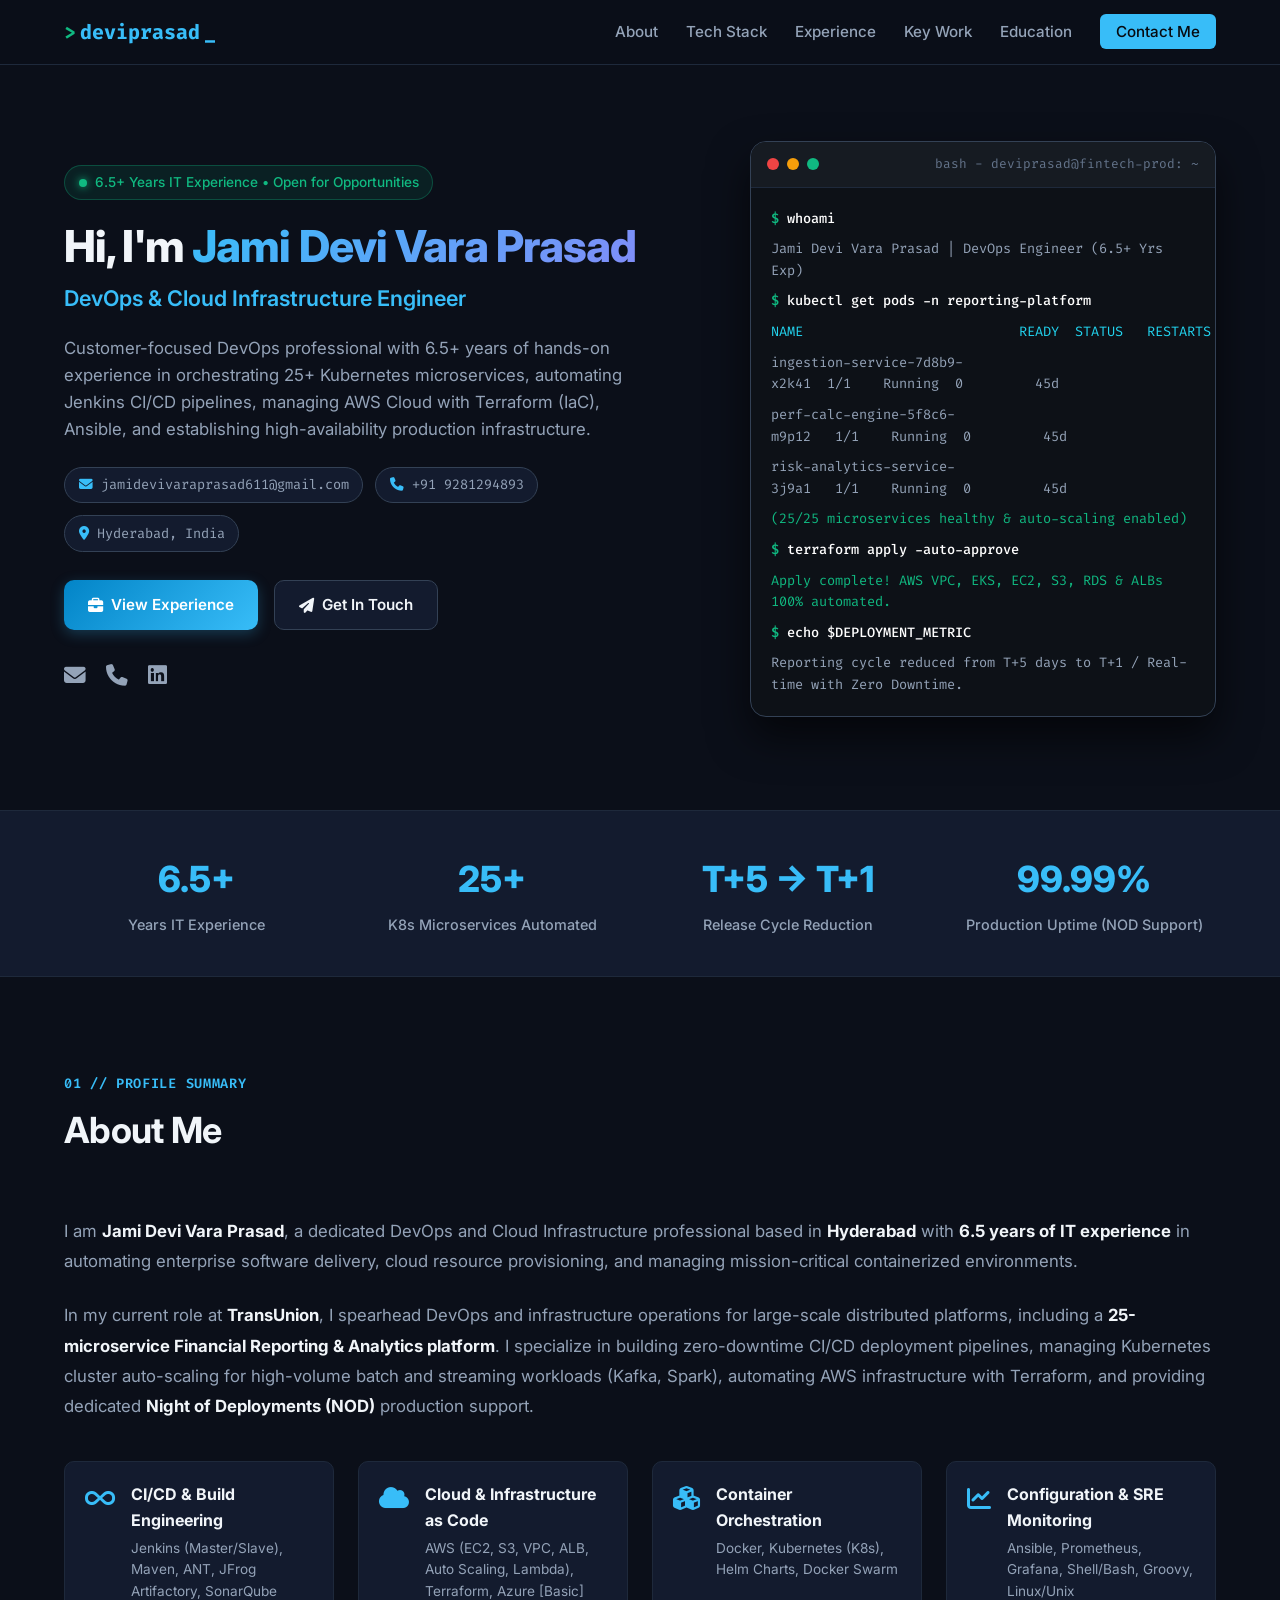
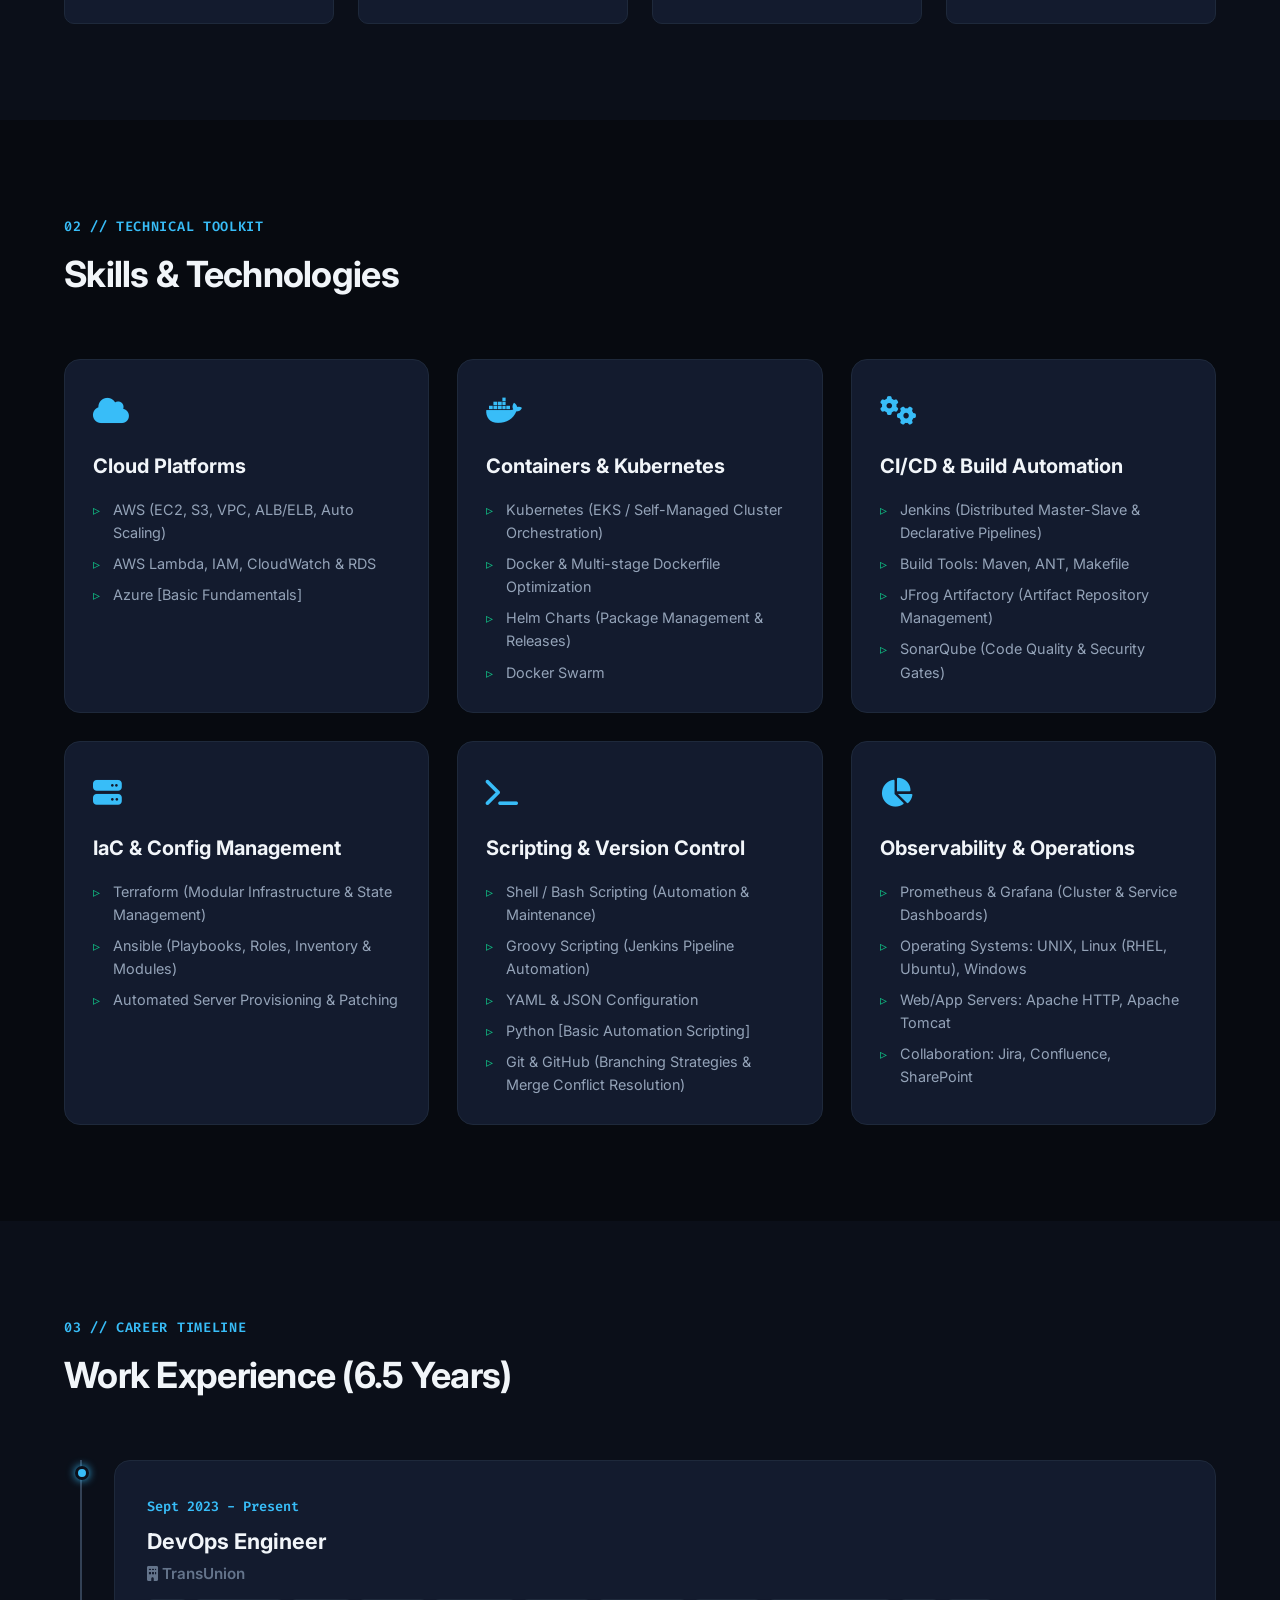
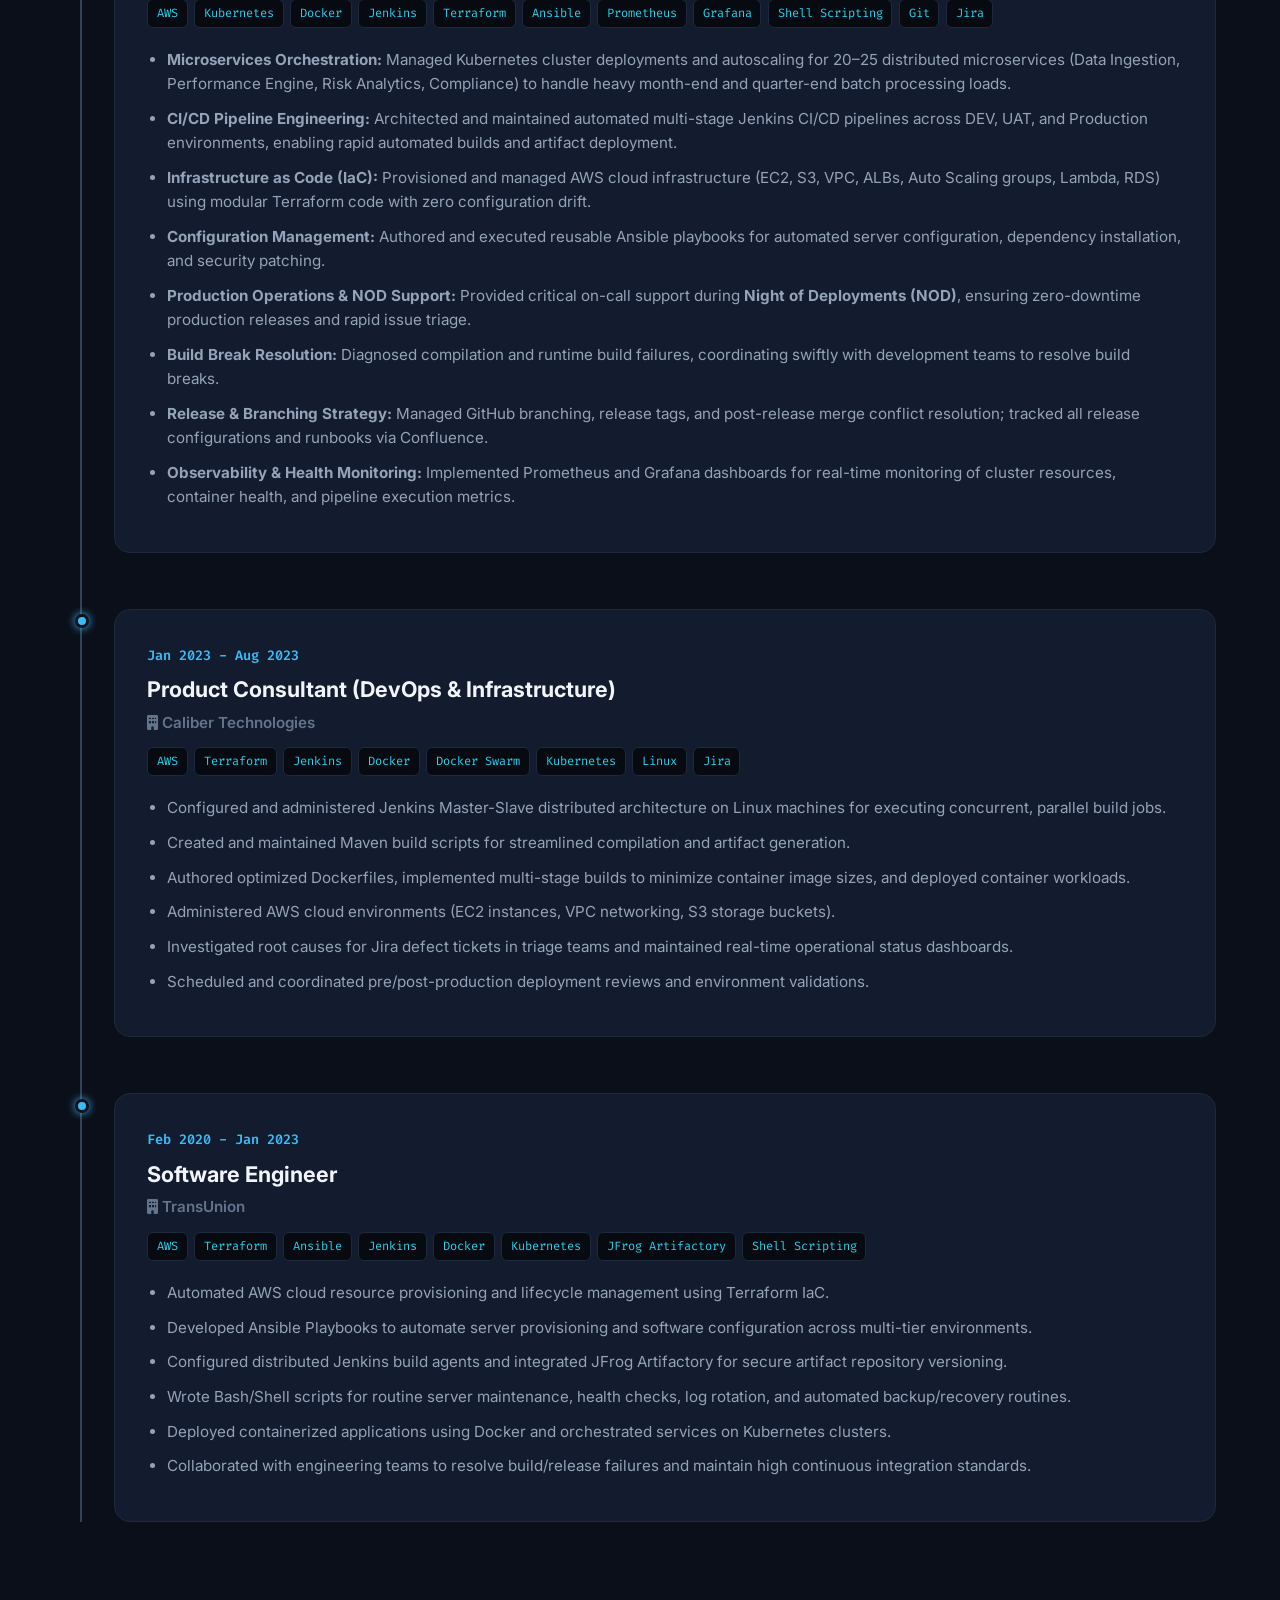
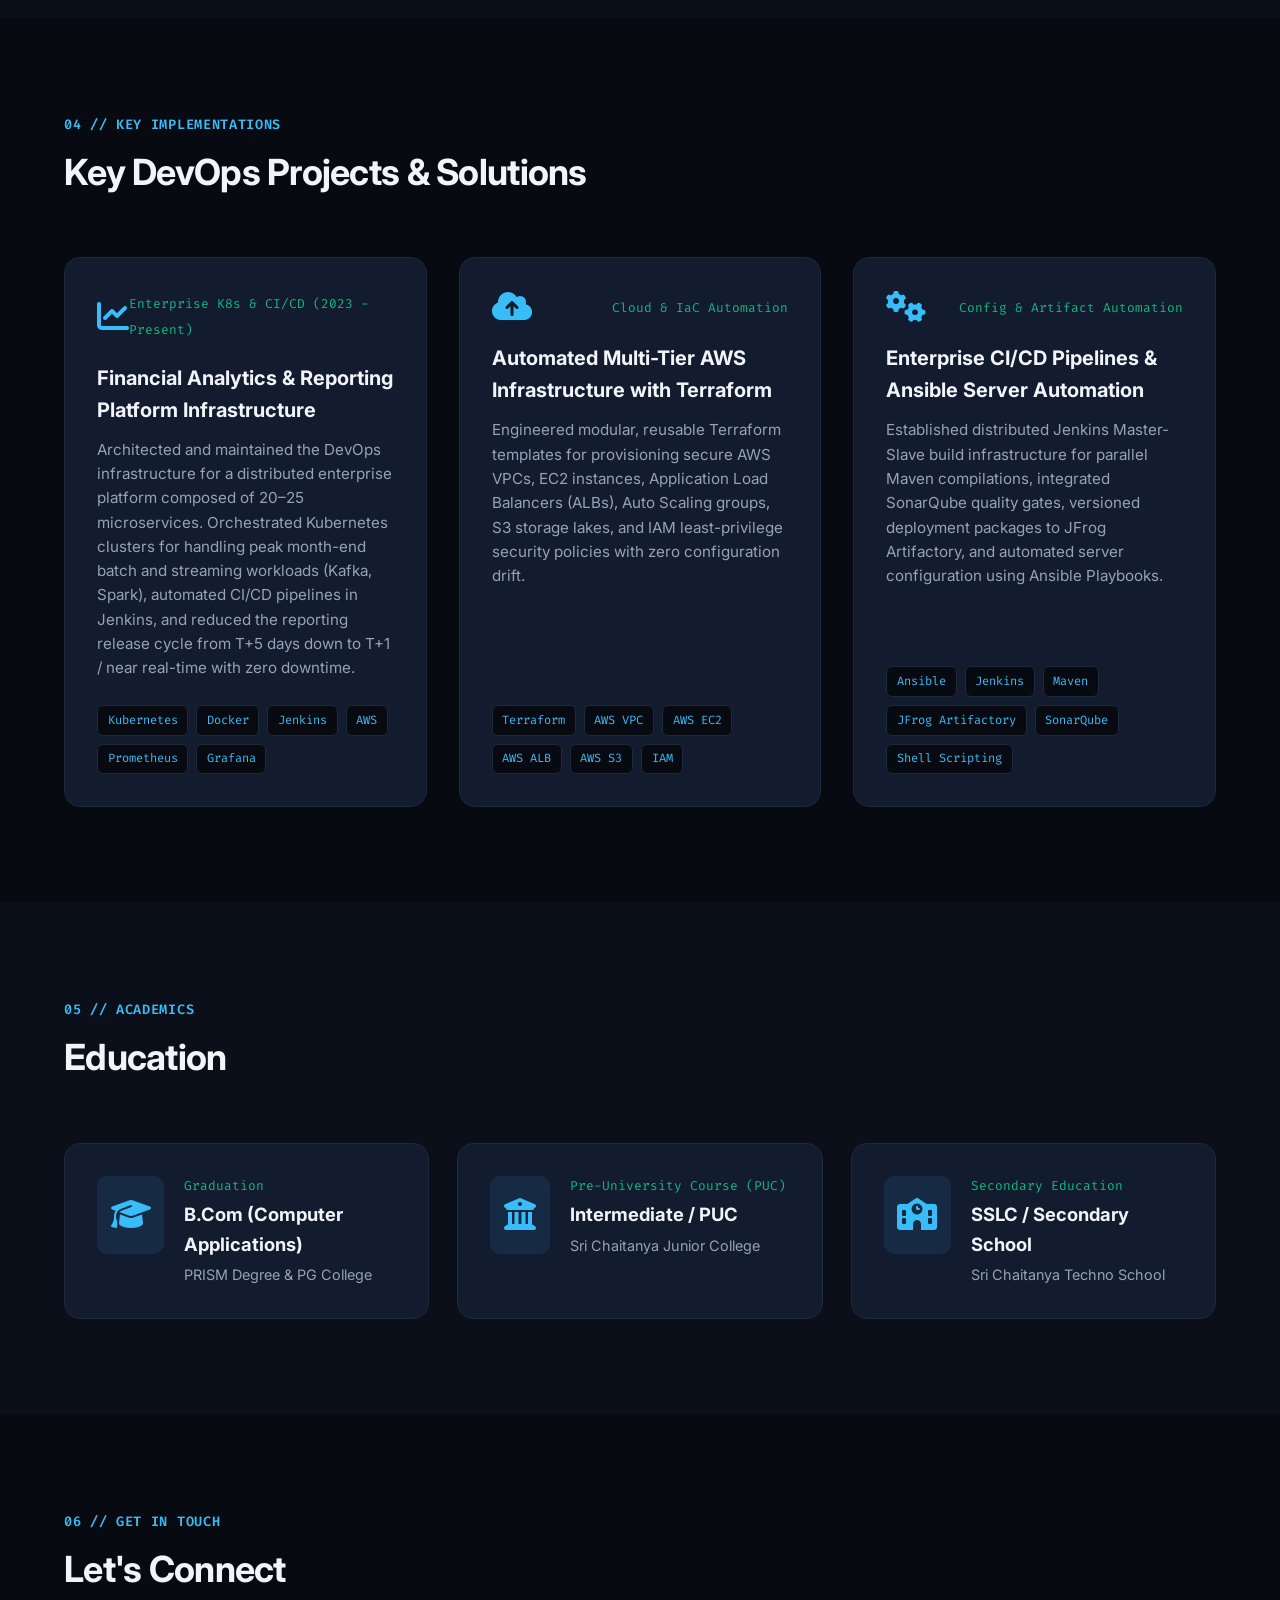
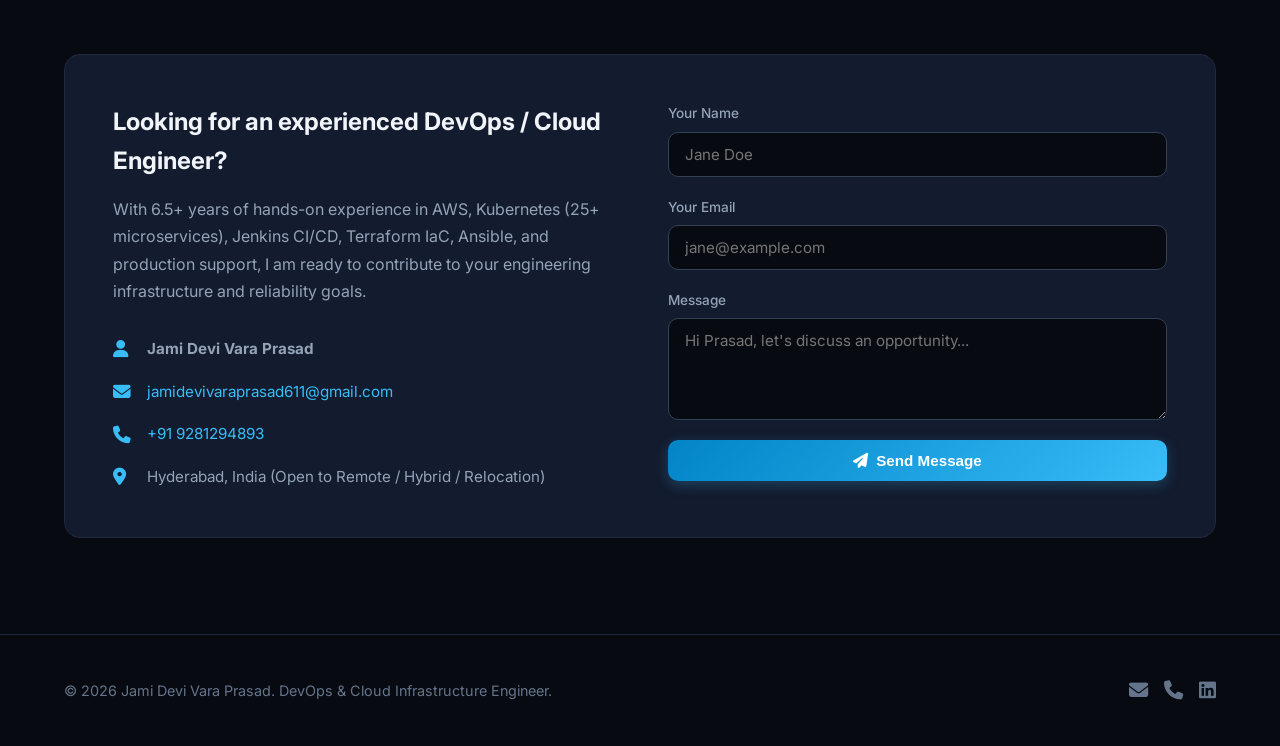
==== commit 7598c963: "minor changes" ====
--- a/alternative-version/index.html
+++ b/alternative-version/index.html
@@ -331,12 +331,12 @@
           </div>
         </div>
 
-        <!-- Job 3: TransUnion (Software Engineer / Senior Consultant) -->
+        <!-- Job 3: TransUnion (Software Engineer) -->
         <div class="timeline-item">
           <div class="timeline-dot"></div>
           <div class="timeline-content">
             <span class="timeline-date">Feb 2020 - Jan 2023</span>
-            <h3 class="timeline-role">Senior Consultant / Software Engineer</h3>
+            <h3 class="timeline-role">Software Engineer</h3>
             <span class="timeline-company"><i class="fa-solid fa-building"></i> TransUnion</span>
             <div class="tools-badge-row">
               <span class="badge-tech">AWS</span>
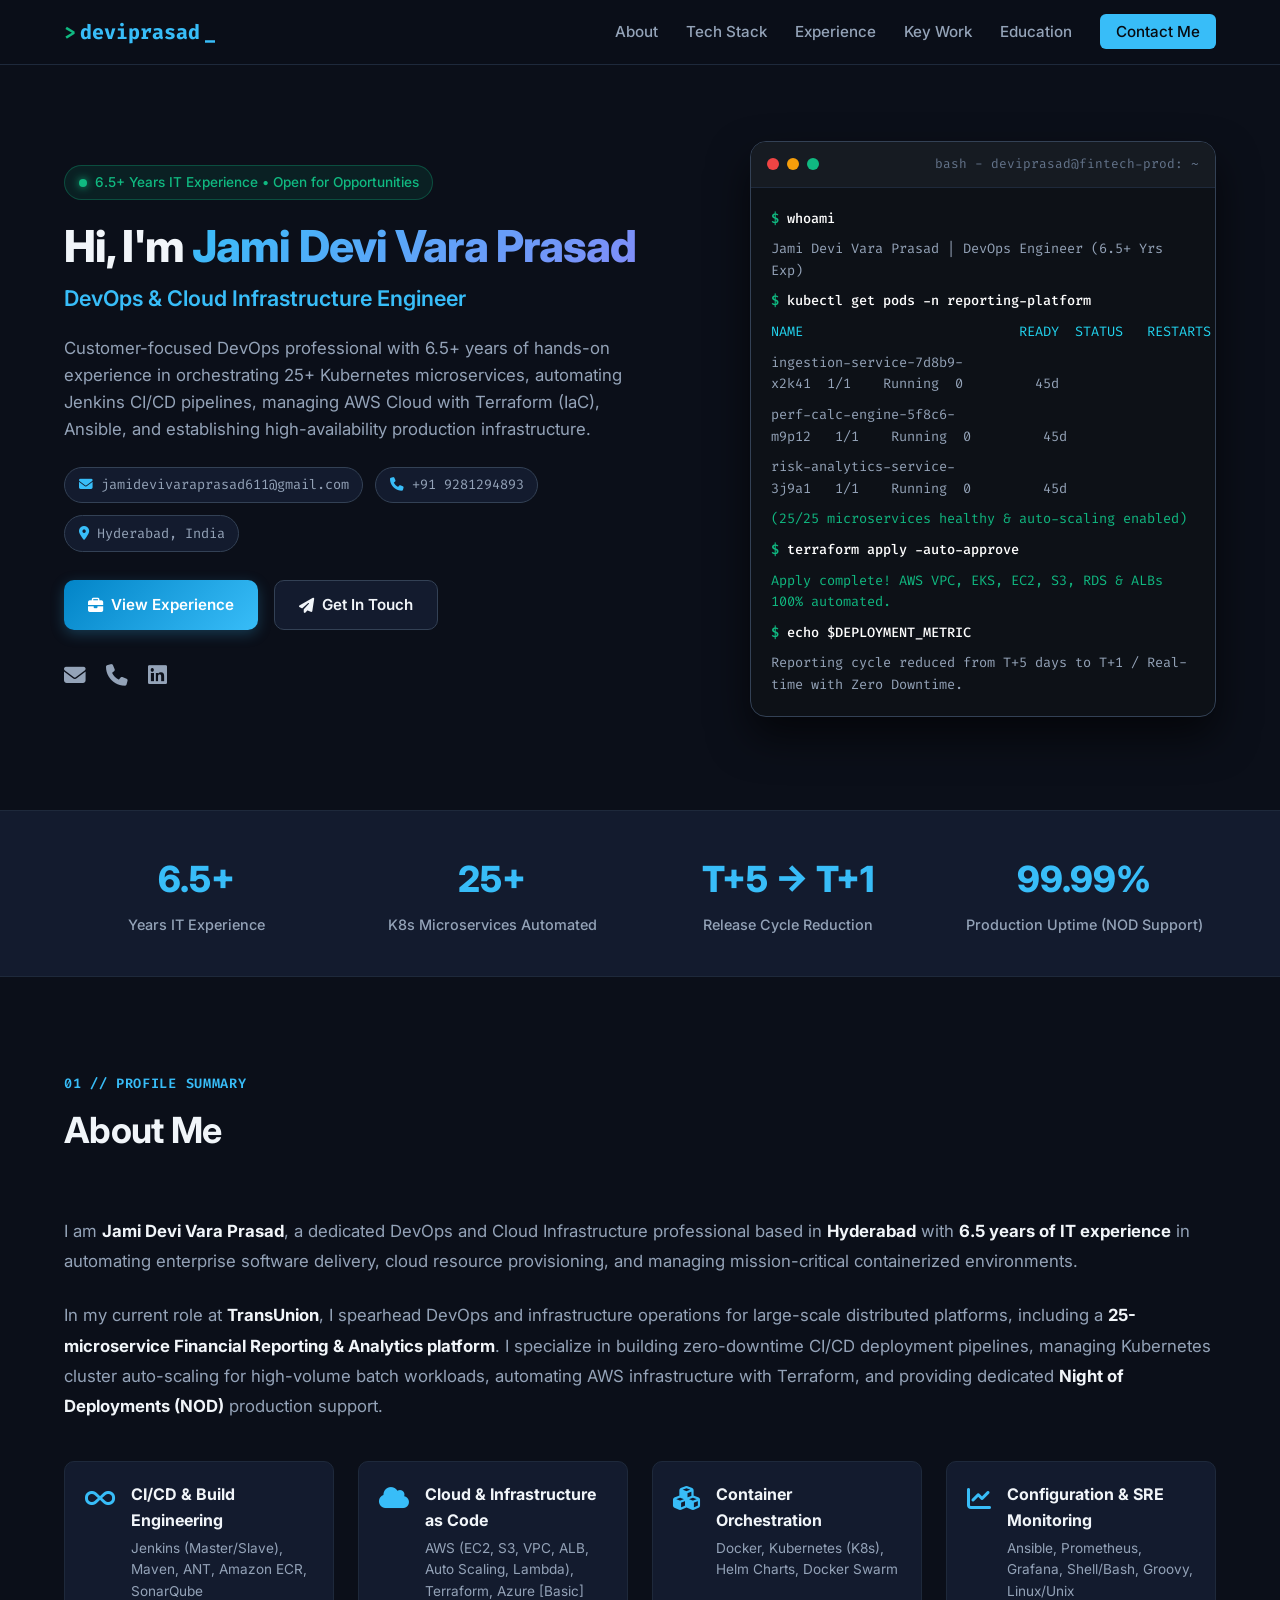
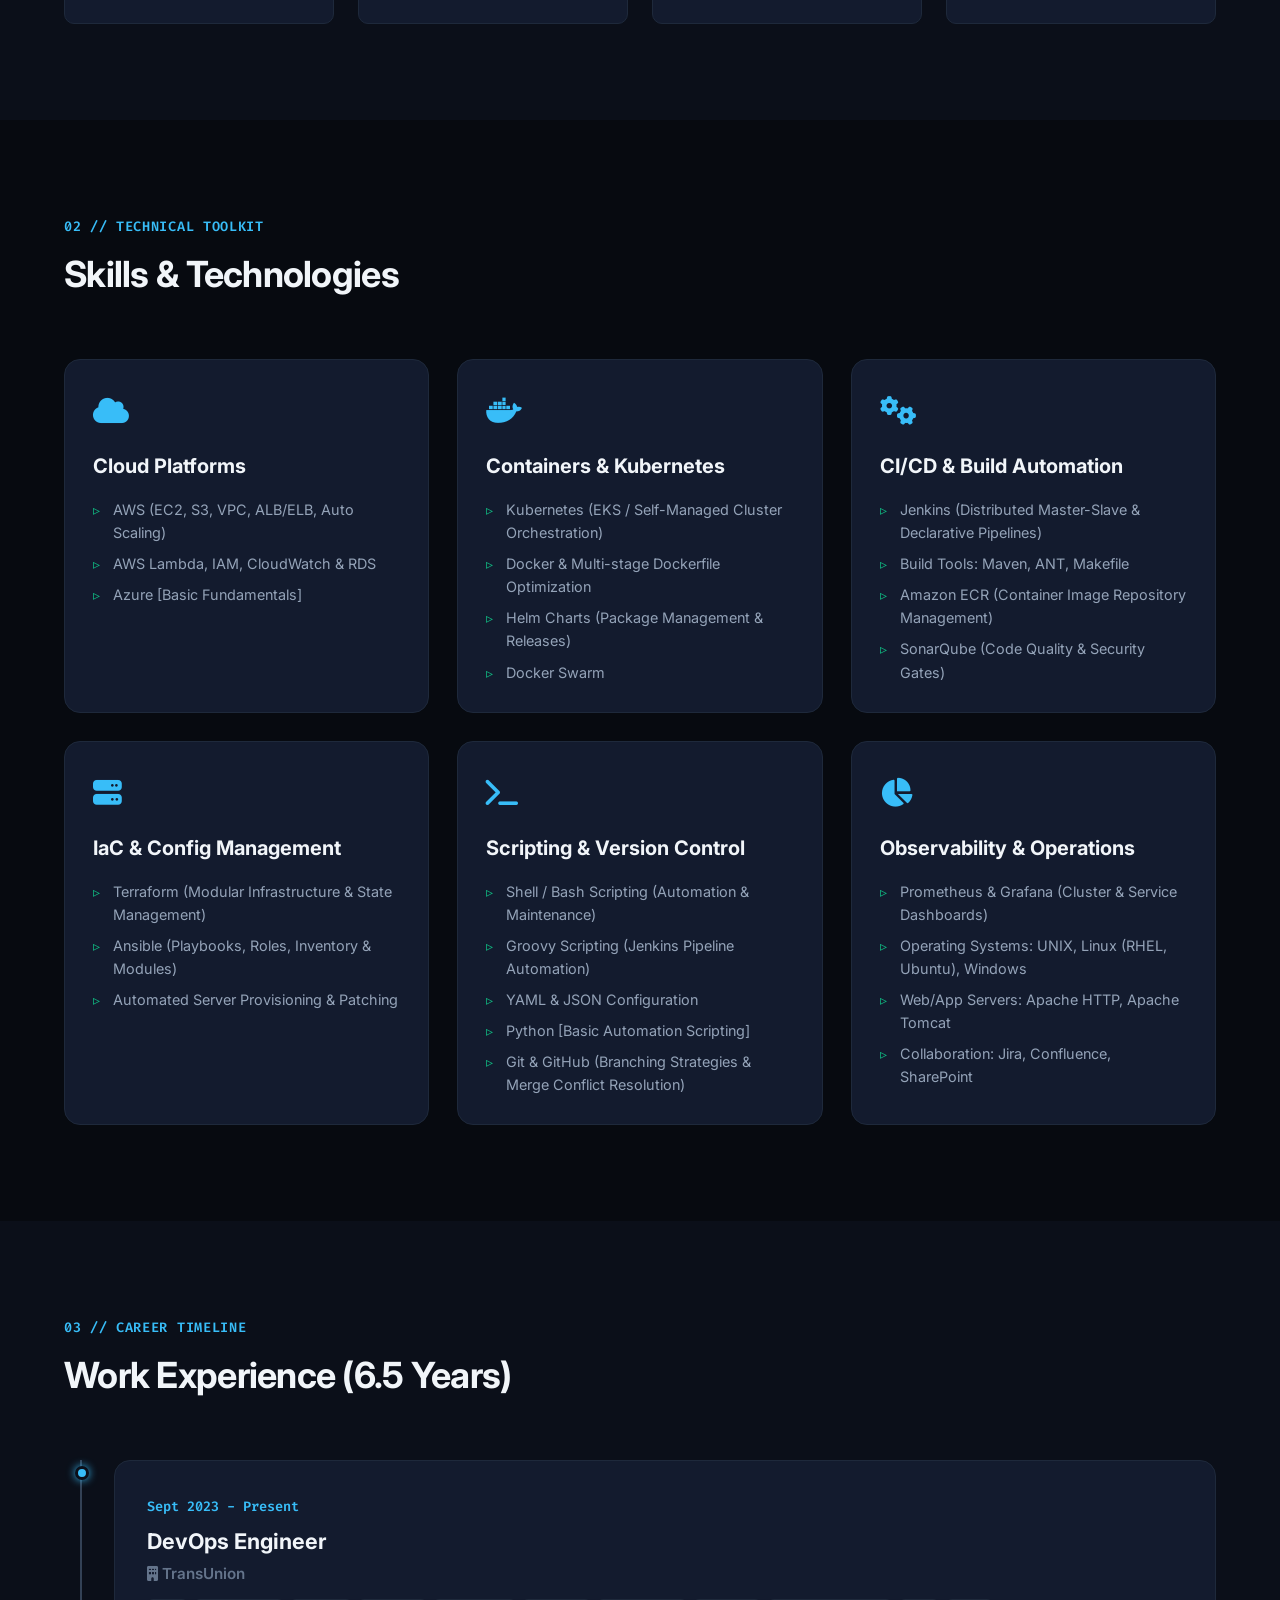
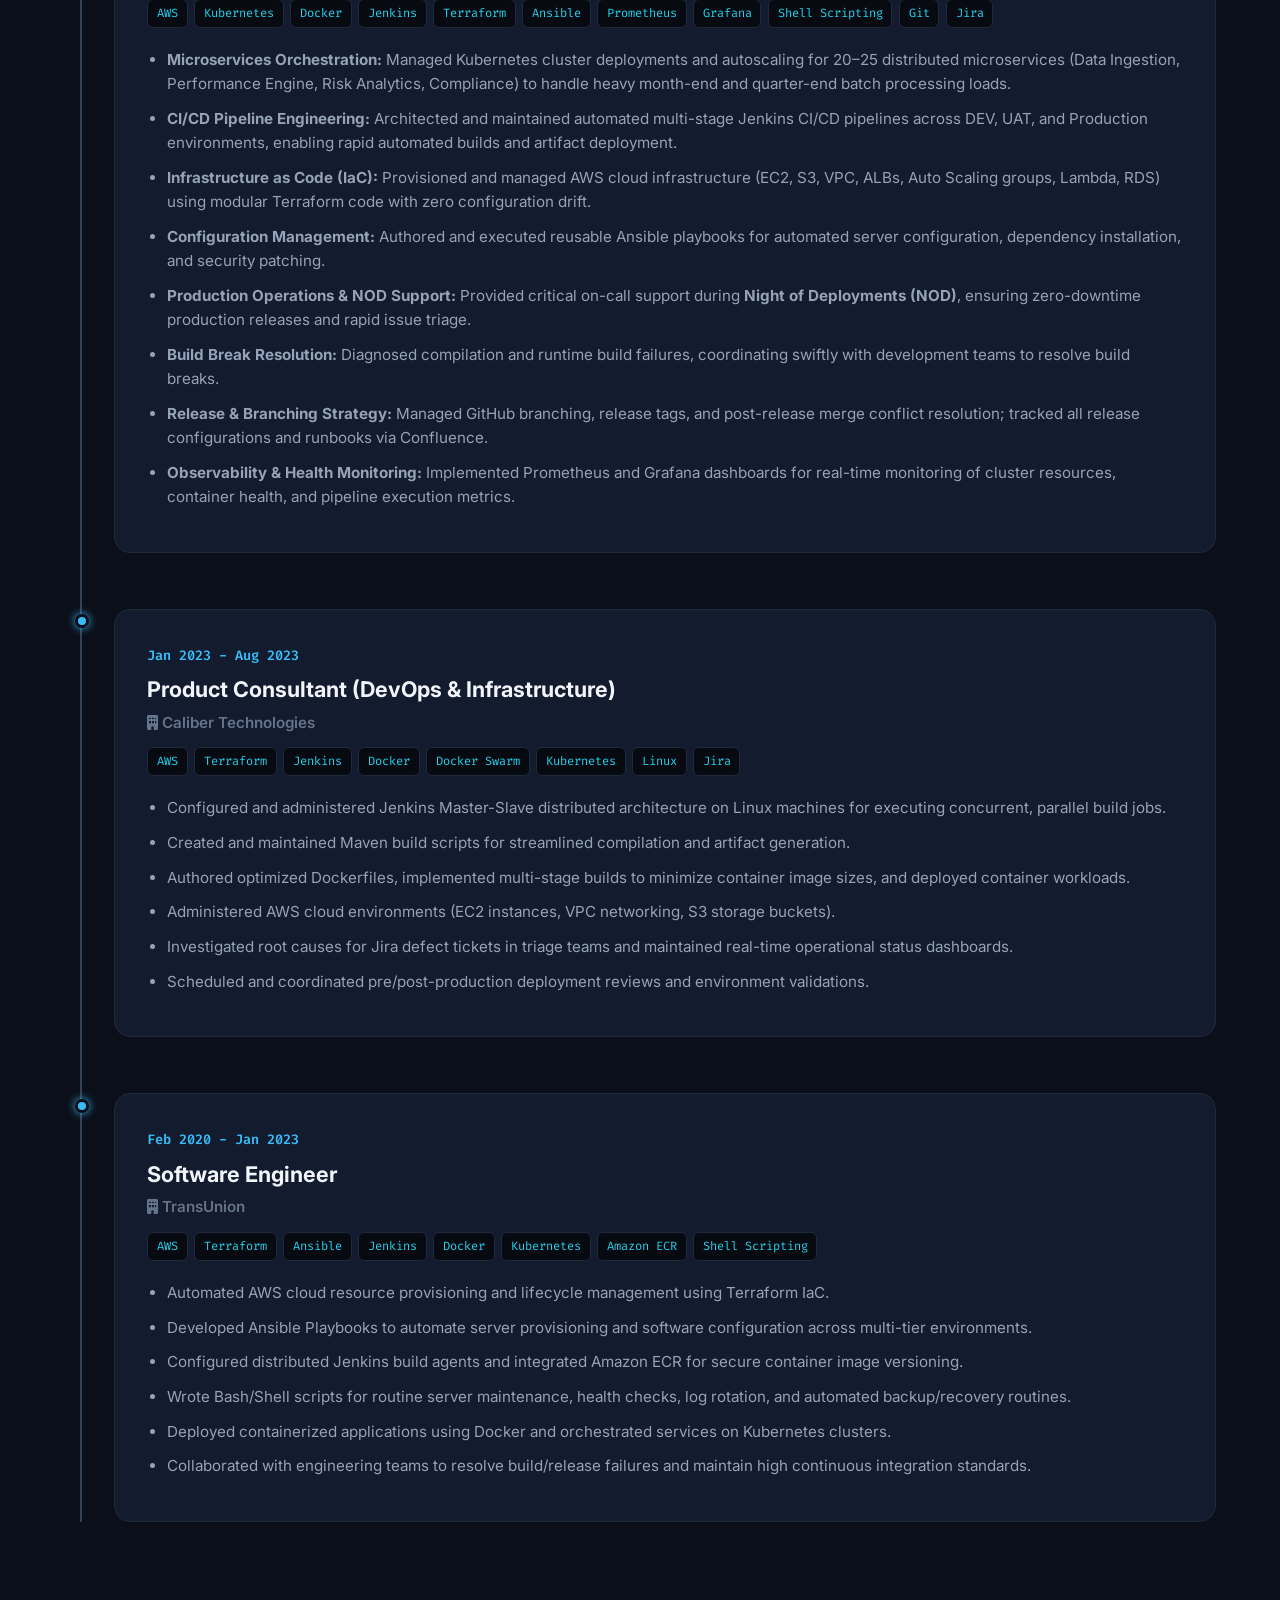
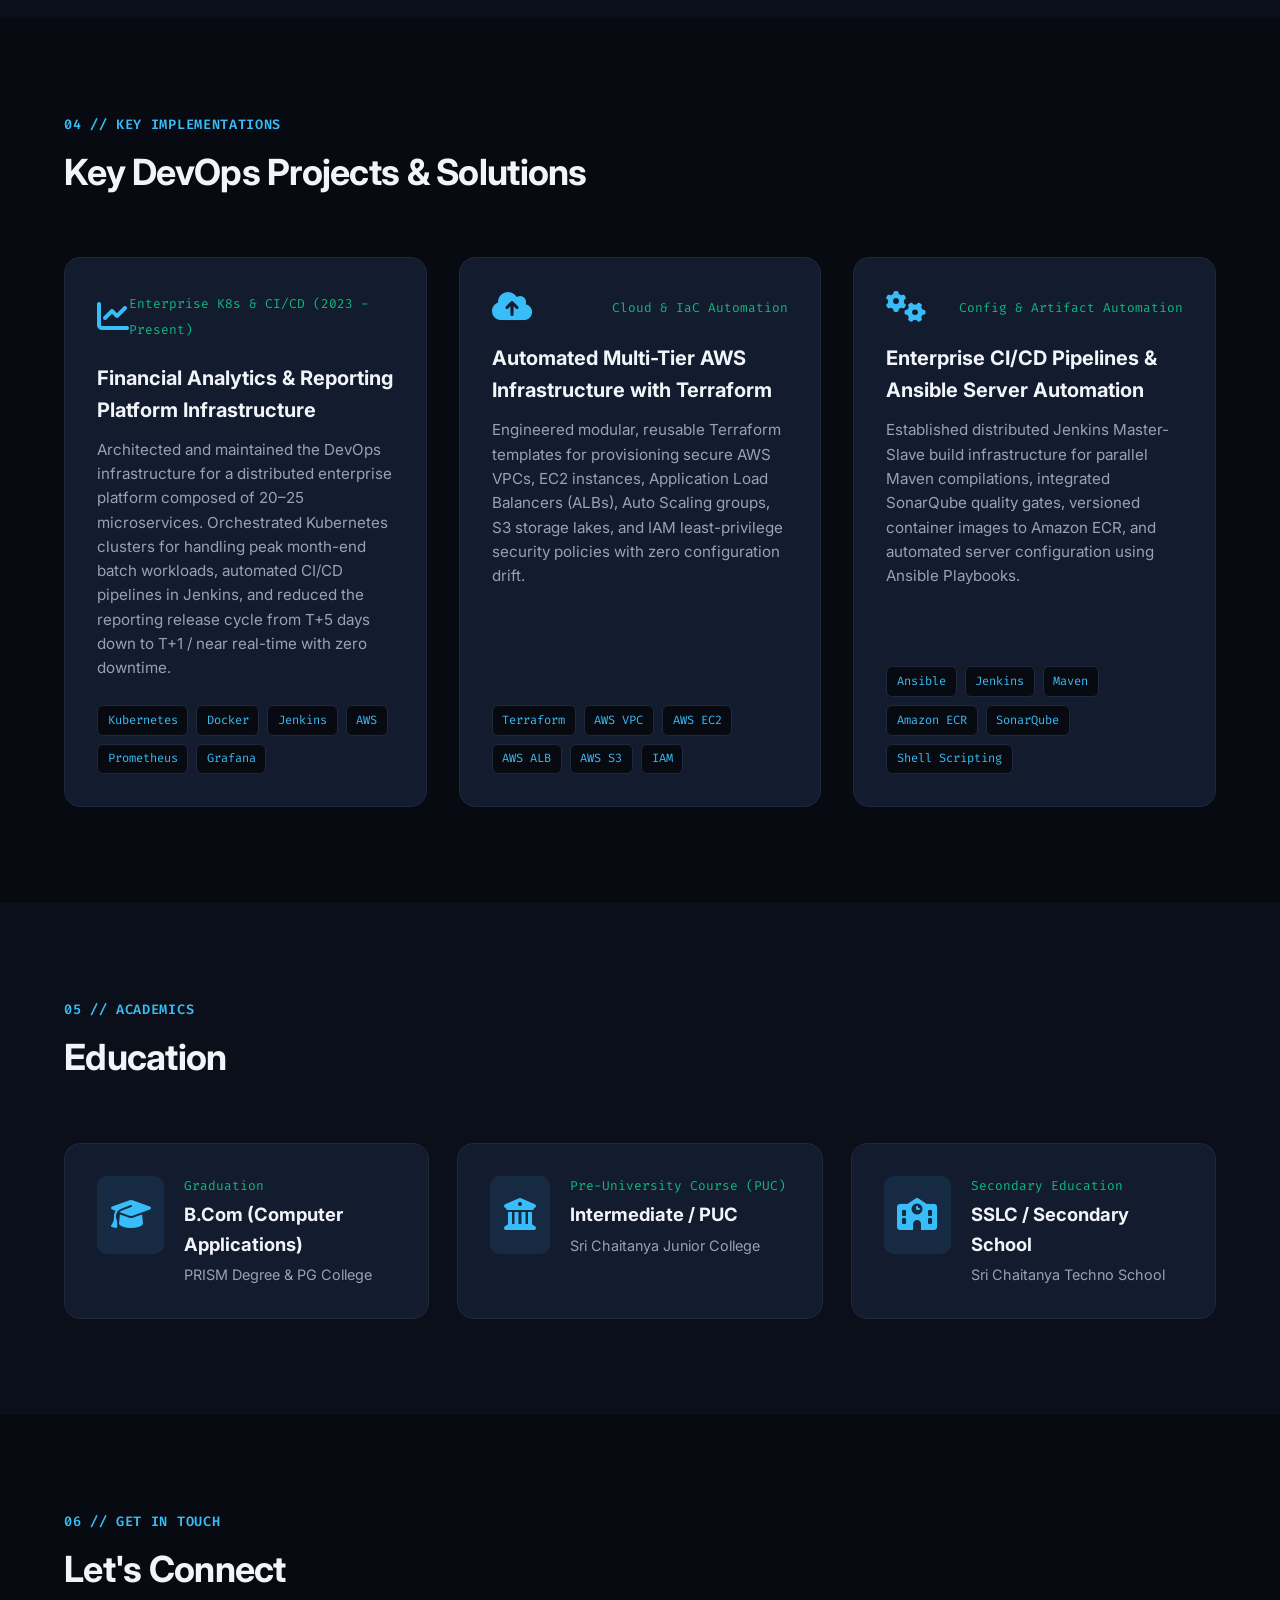
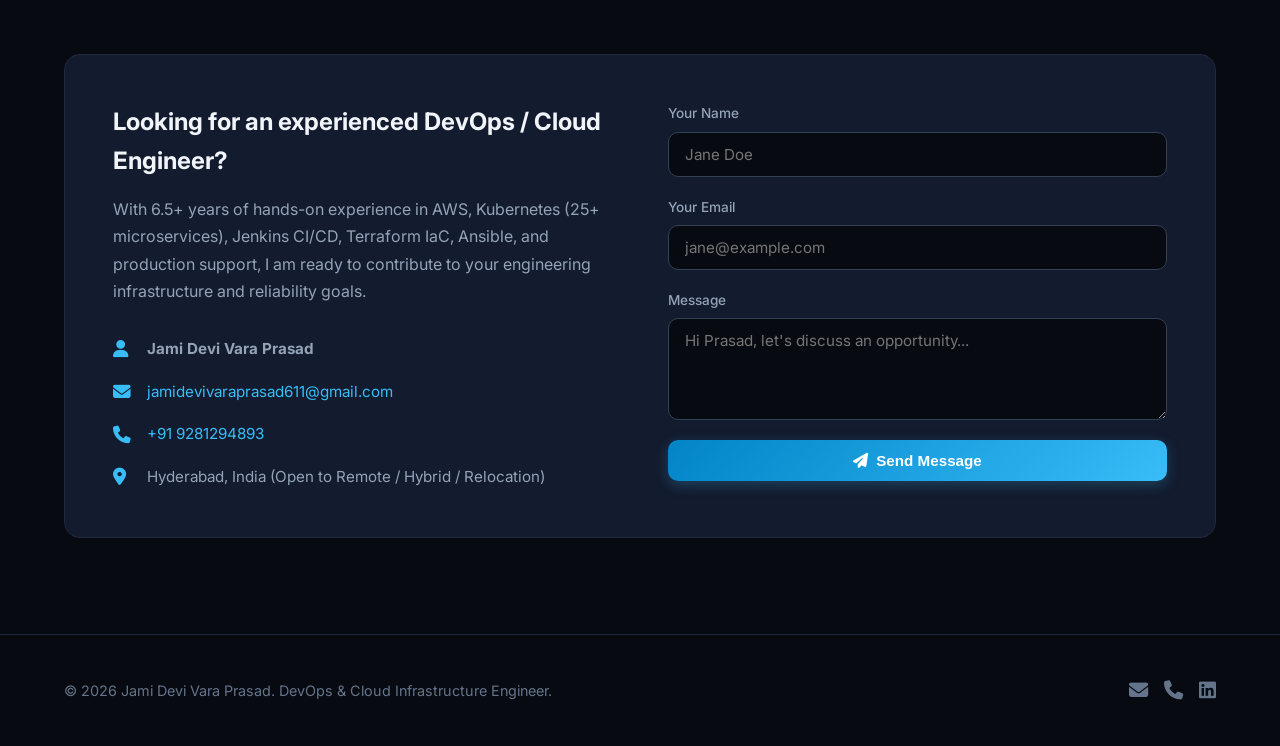
==== commit 030c8777: "minor changes" ====
--- a/alternative-version/index.html
+++ b/alternative-version/index.html
@@ -141,14 +141,14 @@
             I am <strong>Jami Devi Vara Prasad</strong>, a dedicated DevOps and Cloud Infrastructure professional based in <strong>Hyderabad</strong> with <strong>6.5 years of IT experience</strong> in automating enterprise software delivery, cloud resource provisioning, and managing mission-critical containerized environments.
           </p>
           <p>
-            In my current role at <strong>TransUnion</strong>, I spearhead DevOps and infrastructure operations for large-scale distributed platforms, including a <strong>25-microservice Financial Reporting &amp; Analytics platform</strong>. I specialize in building zero-downtime CI/CD deployment pipelines, managing Kubernetes cluster auto-scaling for high-volume batch and streaming workloads (Kafka, Spark), automating AWS infrastructure with Terraform, and providing dedicated <strong>Night of Deployments (NOD)</strong> production support.
+            In my current role at <strong>TransUnion</strong>, I spearhead DevOps and infrastructure operations for large-scale distributed platforms, including a <strong>25-microservice Financial Reporting &amp; Analytics platform</strong>. I specialize in building zero-downtime CI/CD deployment pipelines, managing Kubernetes cluster auto-scaling for high-volume batch workloads, automating AWS infrastructure with Terraform, and providing dedicated <strong>Night of Deployments (NOD)</strong> production support.
           </p>
           <div class="about-highlights">
             <div class="highlight-item">
               <i class="fa-solid fa-infinity highlight-icon"></i>
               <div>
                 <h4>CI/CD &amp; Build Engineering</h4>
-                <p>Jenkins (Master/Slave), Maven, ANT, JFrog Artifactory, SonarQube</p>
+                <p>Jenkins (Master/Slave), Maven, ANT, Amazon ECR, SonarQube</p>
               </div>
             </div>
             <div class="highlight-item">
@@ -217,7 +217,7 @@
           <ul class="skills-tags">
             <li>Jenkins (Distributed Master-Slave &amp; Declarative Pipelines)</li>
             <li>Build Tools: Maven, ANT, Makefile</li>
-            <li>JFrog Artifactory (Artifact Repository Management)</li>
+            <li>Amazon ECR (Container Image Repository Management)</li>
             <li>SonarQube (Code Quality &amp; Security Gates)</li>
           </ul>
         </div>
@@ -345,13 +345,13 @@
               <span class="badge-tech">Jenkins</span>
               <span class="badge-tech">Docker</span>
               <span class="badge-tech">Kubernetes</span>
-              <span class="badge-tech">JFrog Artifactory</span>
+              <span class="badge-tech">Amazon ECR</span>
               <span class="badge-tech">Shell Scripting</span>
             </div>
             <ul class="timeline-tasks">
               <li>Automated AWS cloud resource provisioning and lifecycle management using Terraform IaC.</li>
               <li>Developed Ansible Playbooks to automate server provisioning and software configuration across multi-tier environments.</li>
-              <li>Configured distributed Jenkins build agents and integrated JFrog Artifactory for secure artifact repository versioning.</li>
+              <li>Configured distributed Jenkins build agents and integrated Amazon ECR for secure container image versioning.</li>
               <li>Wrote Bash/Shell scripts for routine server maintenance, health checks, log rotation, and automated backup/recovery routines.</li>
               <li>Deployed containerized applications using Docker and orchestrated services on Kubernetes clusters.</li>
               <li>Collaborated with engineering teams to resolve build/release failures and maintain high continuous integration standards.</li>
@@ -381,7 +381,7 @@
           </div>
           <h3 class="project-title">Financial Analytics &amp; Reporting Platform Infrastructure</h3>
           <p class="project-desc">
-            Architected and maintained the DevOps infrastructure for a distributed enterprise platform composed of 20–25 microservices. Orchestrated Kubernetes clusters for handling peak month-end batch and streaming workloads (Kafka, Spark), automated CI/CD pipelines in Jenkins, and reduced the reporting release cycle from T+5 days down to T+1 / near real-time with zero downtime.
+            Architected and maintained the DevOps infrastructure for a distributed enterprise platform composed of 20–25 microservices. Orchestrated Kubernetes clusters for handling peak month-end batch workloads, automated CI/CD pipelines in Jenkins, and reduced the reporting release cycle from T+5 days down to T+1 / near real-time with zero downtime.
           </p>
           <div class="project-tech">
             <span>Kubernetes</span>
@@ -425,13 +425,13 @@
           </div>
           <h3 class="project-title">Enterprise CI/CD Pipelines &amp; Ansible Server Automation</h3>
           <p class="project-desc">
-            Established distributed Jenkins Master-Slave build infrastructure for parallel Maven compilations, integrated SonarQube quality gates, versioned deployment packages to JFrog Artifactory, and automated server configuration using Ansible Playbooks.
+            Established distributed Jenkins Master-Slave build infrastructure for parallel Maven compilations, integrated SonarQube quality gates, versioned container images to Amazon ECR, and automated server configuration using Ansible Playbooks.
           </p>
           <div class="project-tech">
             <span>Ansible</span>
             <span>Jenkins</span>
             <span>Maven</span>
-            <span>JFrog Artifactory</span>
+            <span>Amazon ECR</span>
             <span>SonarQube</span>
             <span>Shell Scripting</span>
           </div>
